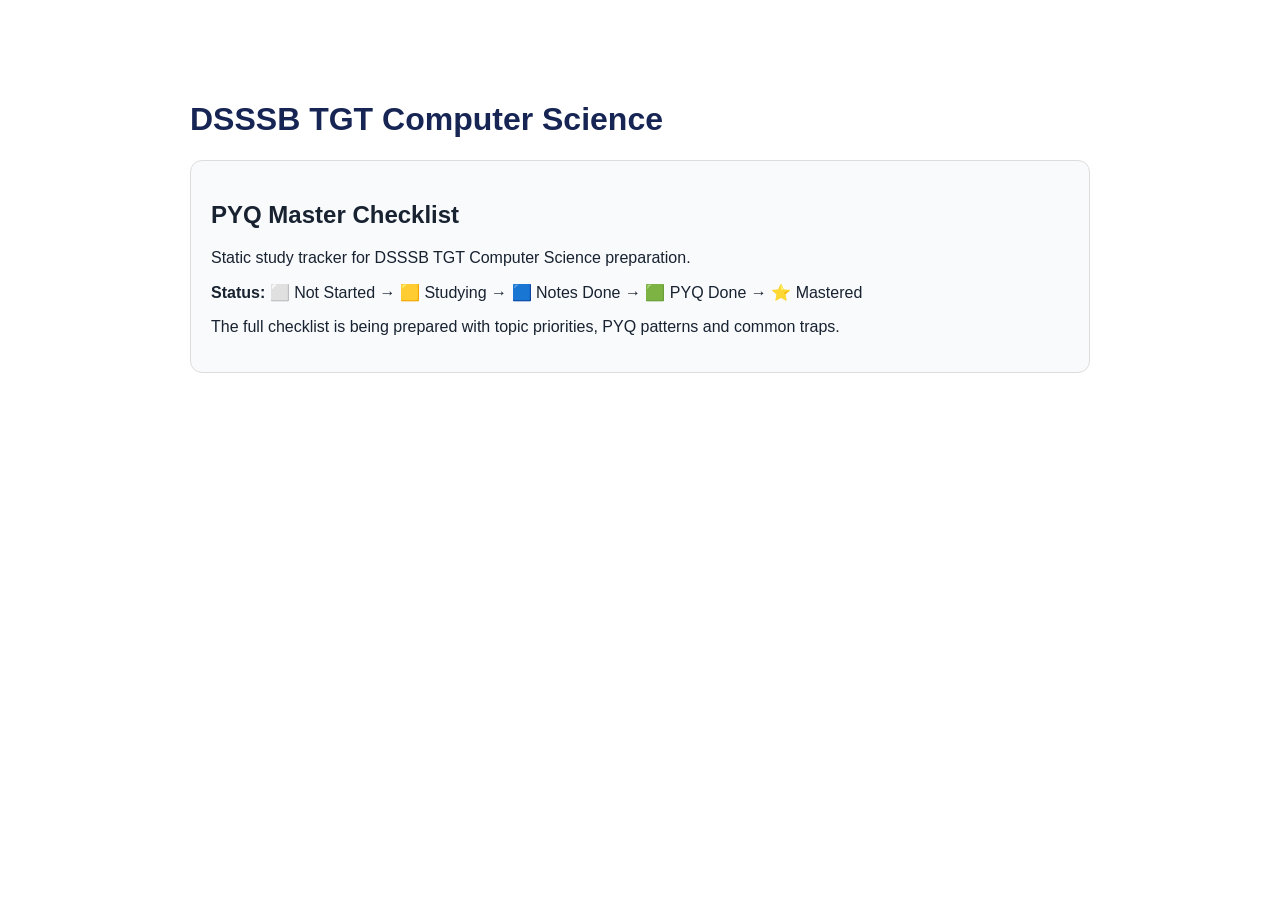
==== index.html @ a2569b90 "Add DSSSB TGT CS site entry point" ====
<!doctype html><html lang="en"><head><meta charset="utf-8"><meta name="viewport" content="width=device-width,initial-scale=1"><title>DSSSB TGT Computer Science — PYQ Master Checklist</title><style>body{font-family:Segoe UI,Arial,sans-serif;max-width:900px;margin:60px auto;padding:20px;color:#182230}h1{color:#172554}.box{padding:20px;border:1px solid #ddd;border-radius:12px;background:#f8fafc}a{color:#315efb}</style></head><body><h1>DSSSB TGT Computer Science</h1><div class="box"><h2>PYQ Master Checklist</h2><p>Static study tracker for DSSSB TGT Computer Science preparation.</p><p><strong>Status:</strong> ⬜ Not Started → 🟨 Studying → 🟦 Notes Done → 🟩 PYQ Done → ⭐ Mastered</p><p>The full checklist is being prepared with topic priorities, PYQ patterns and common traps.</p></div></body></html>
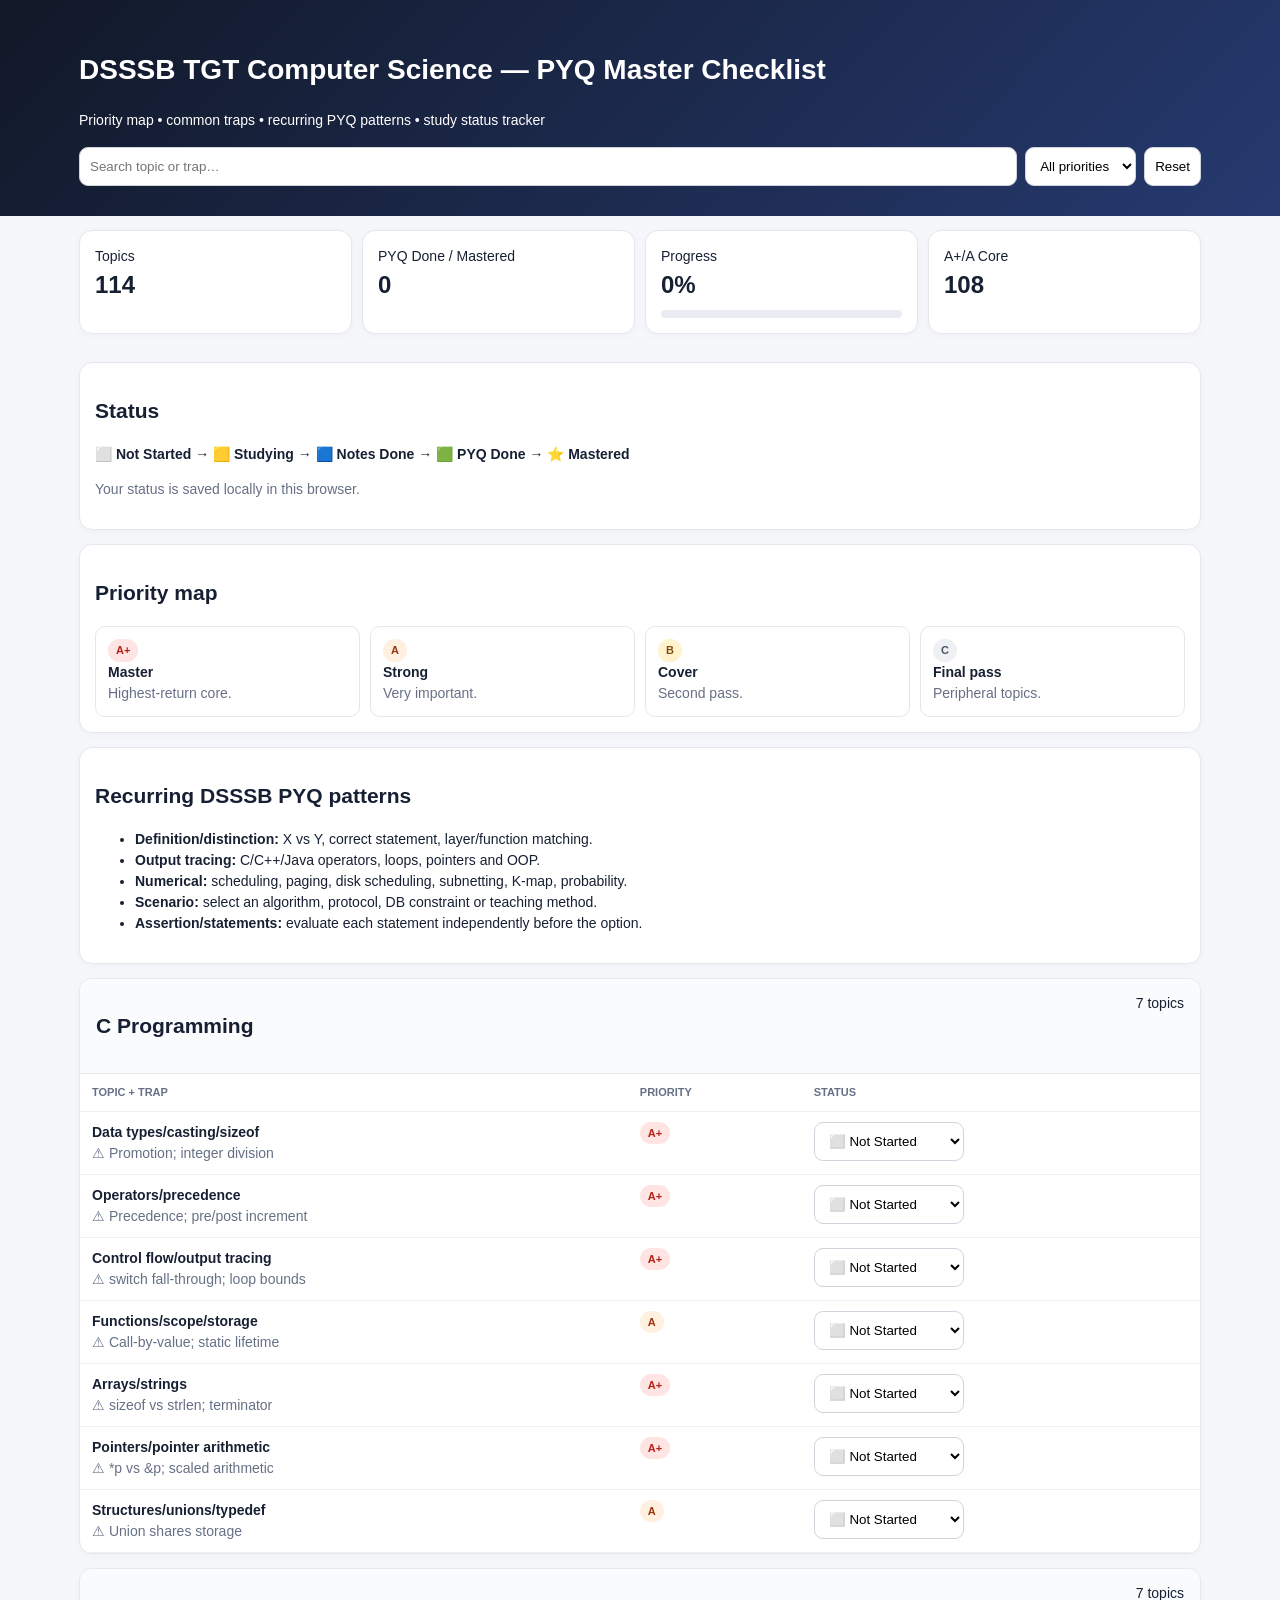
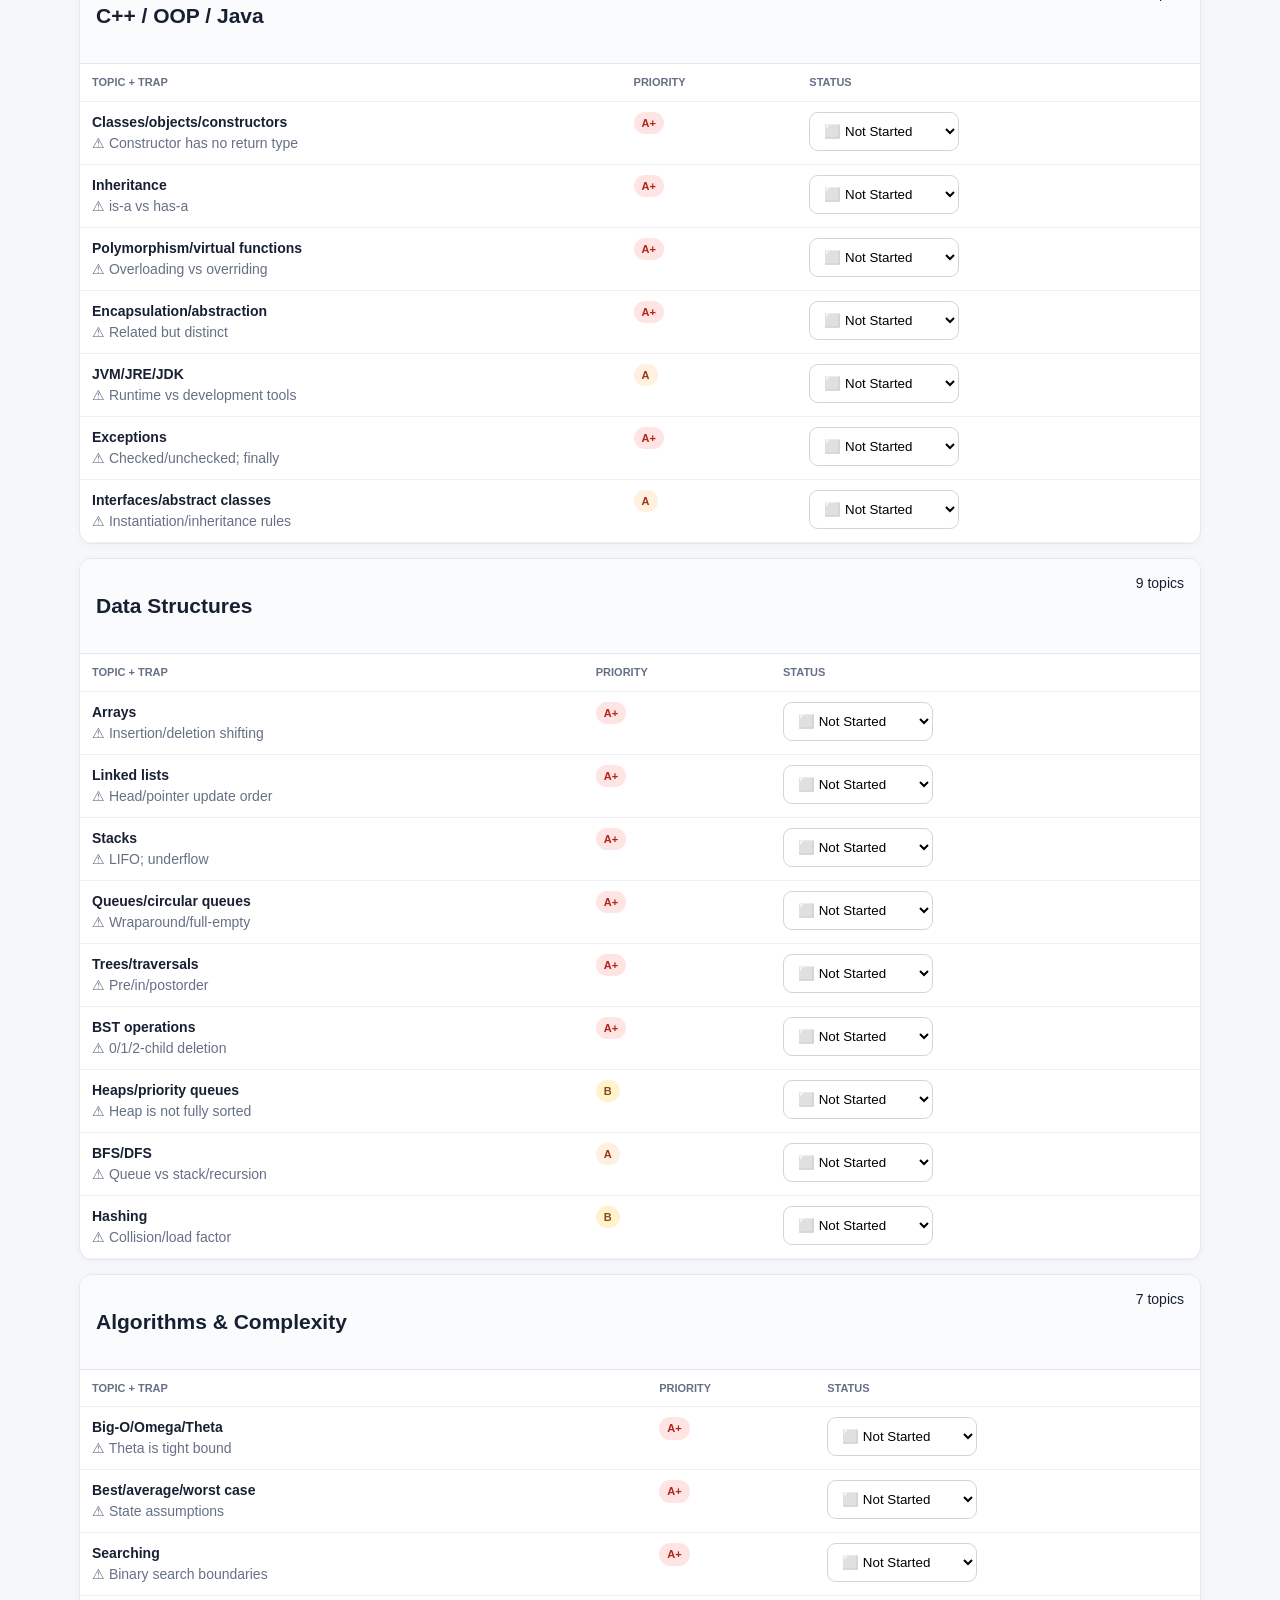
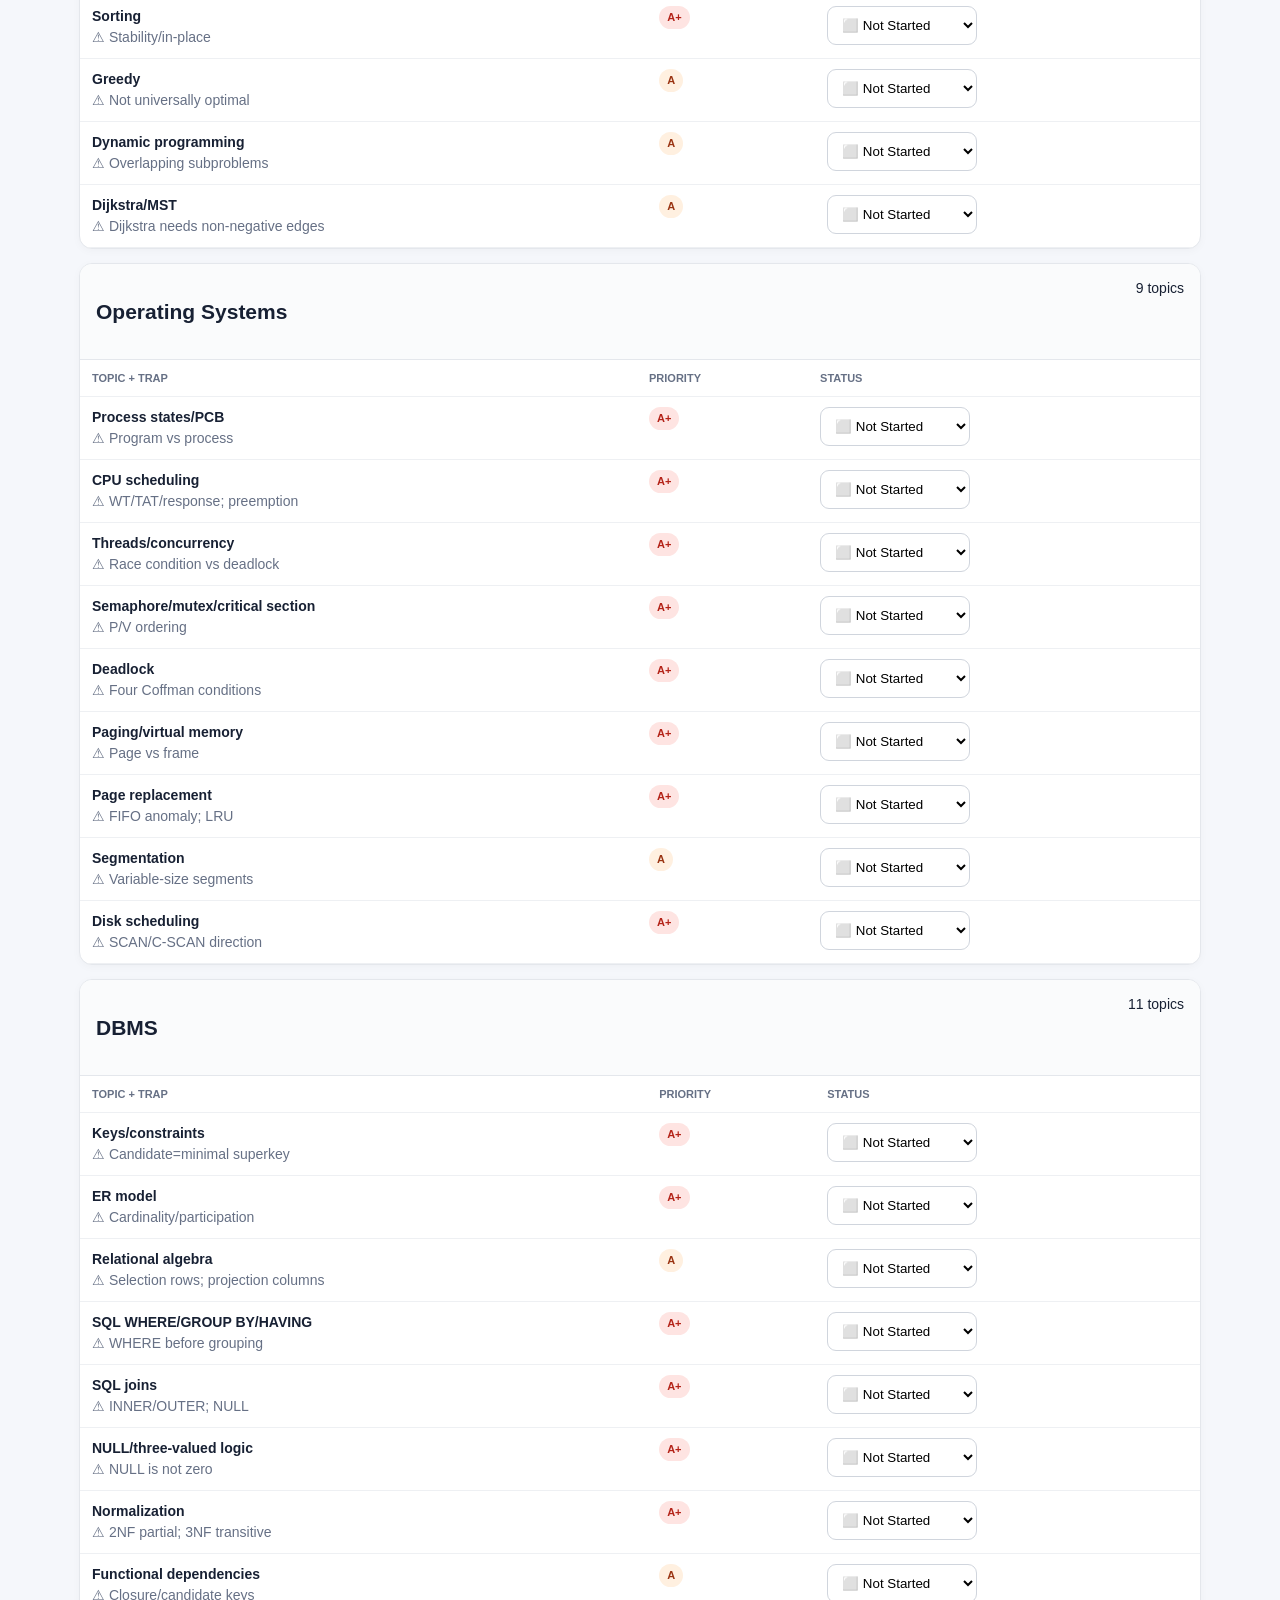
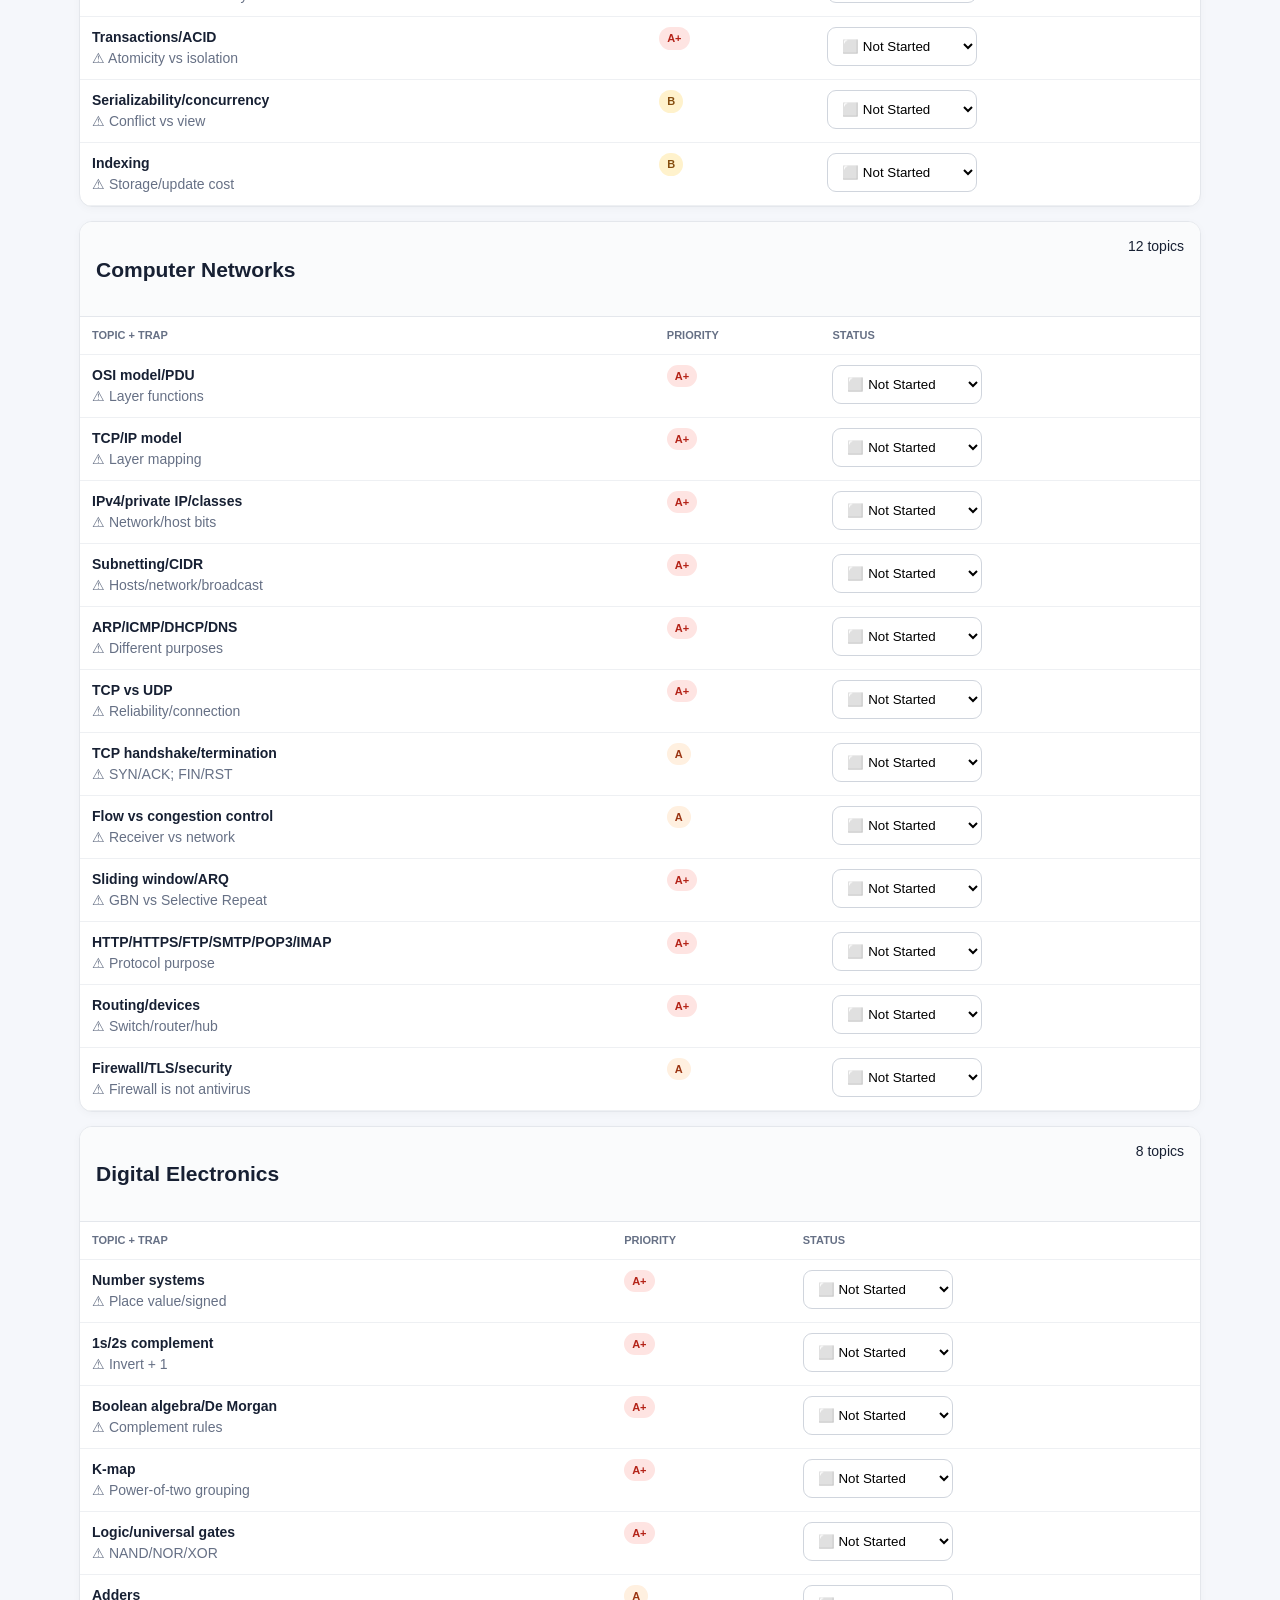
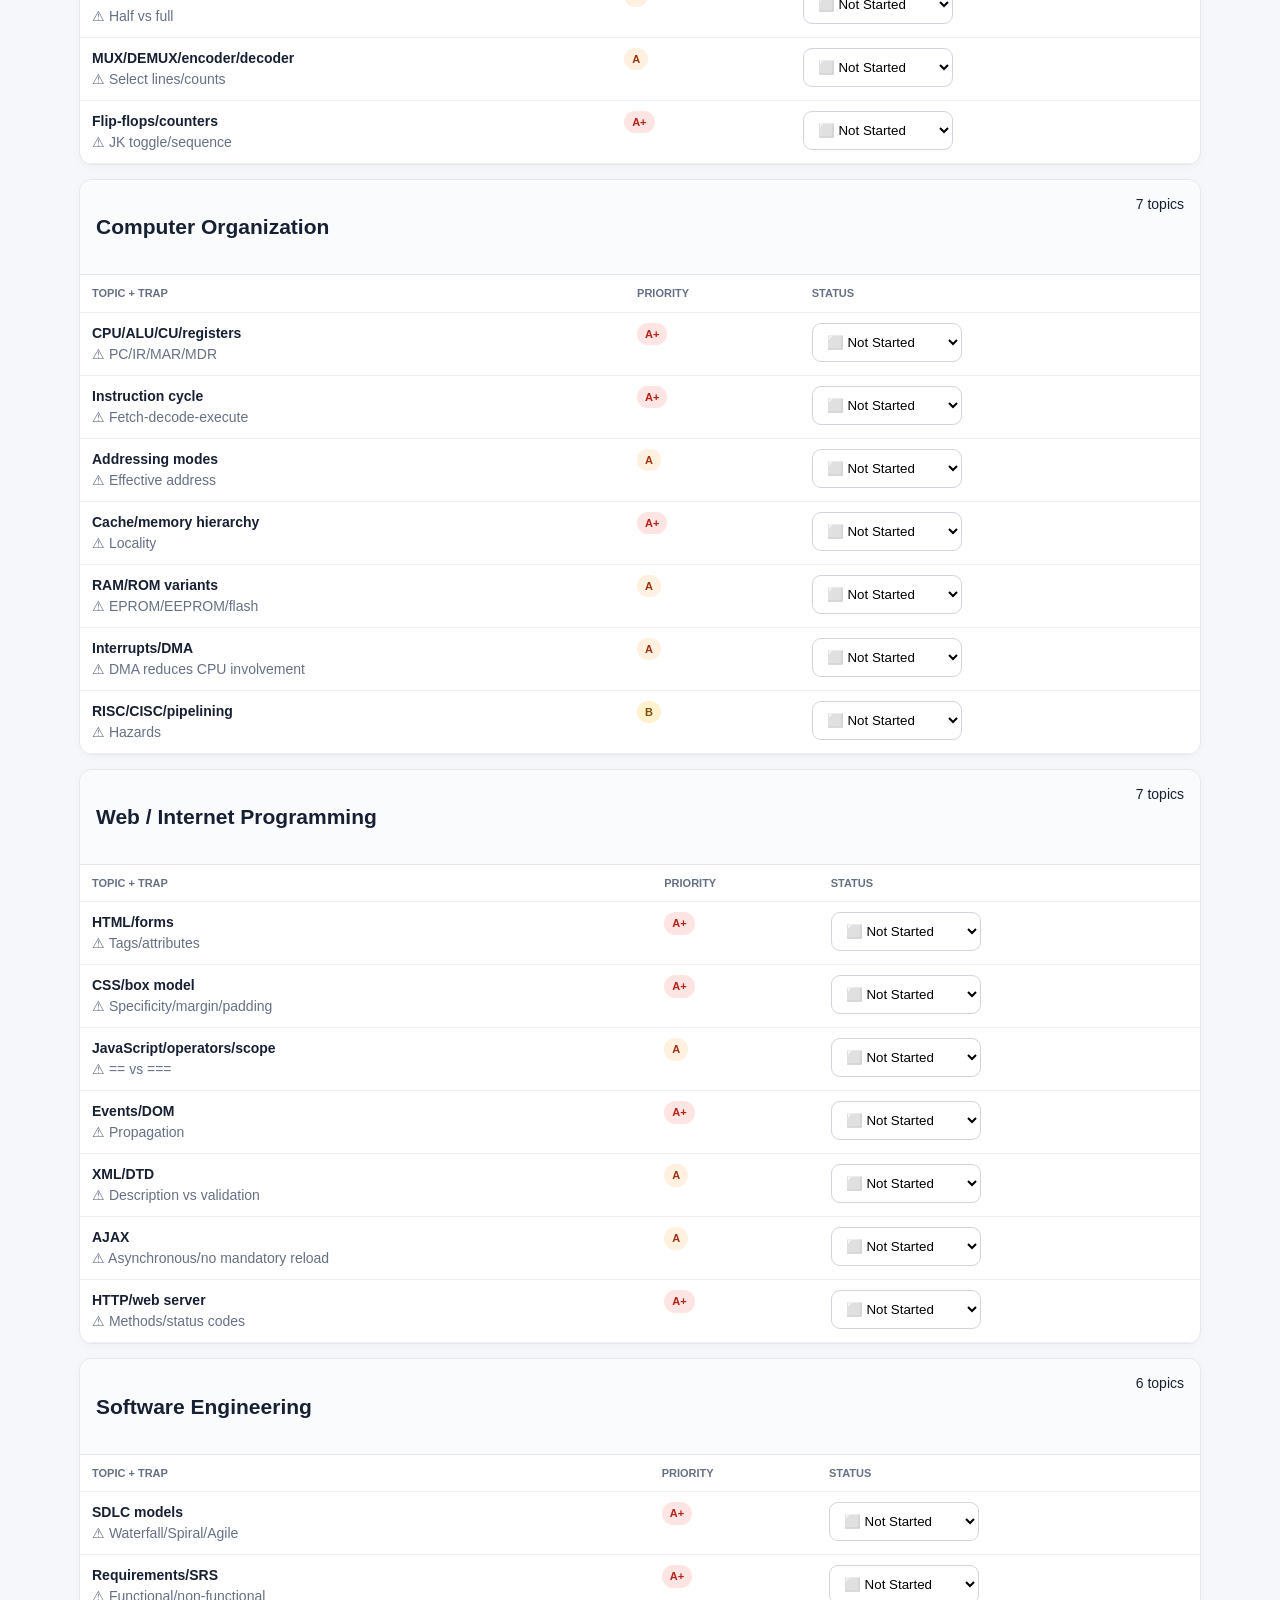
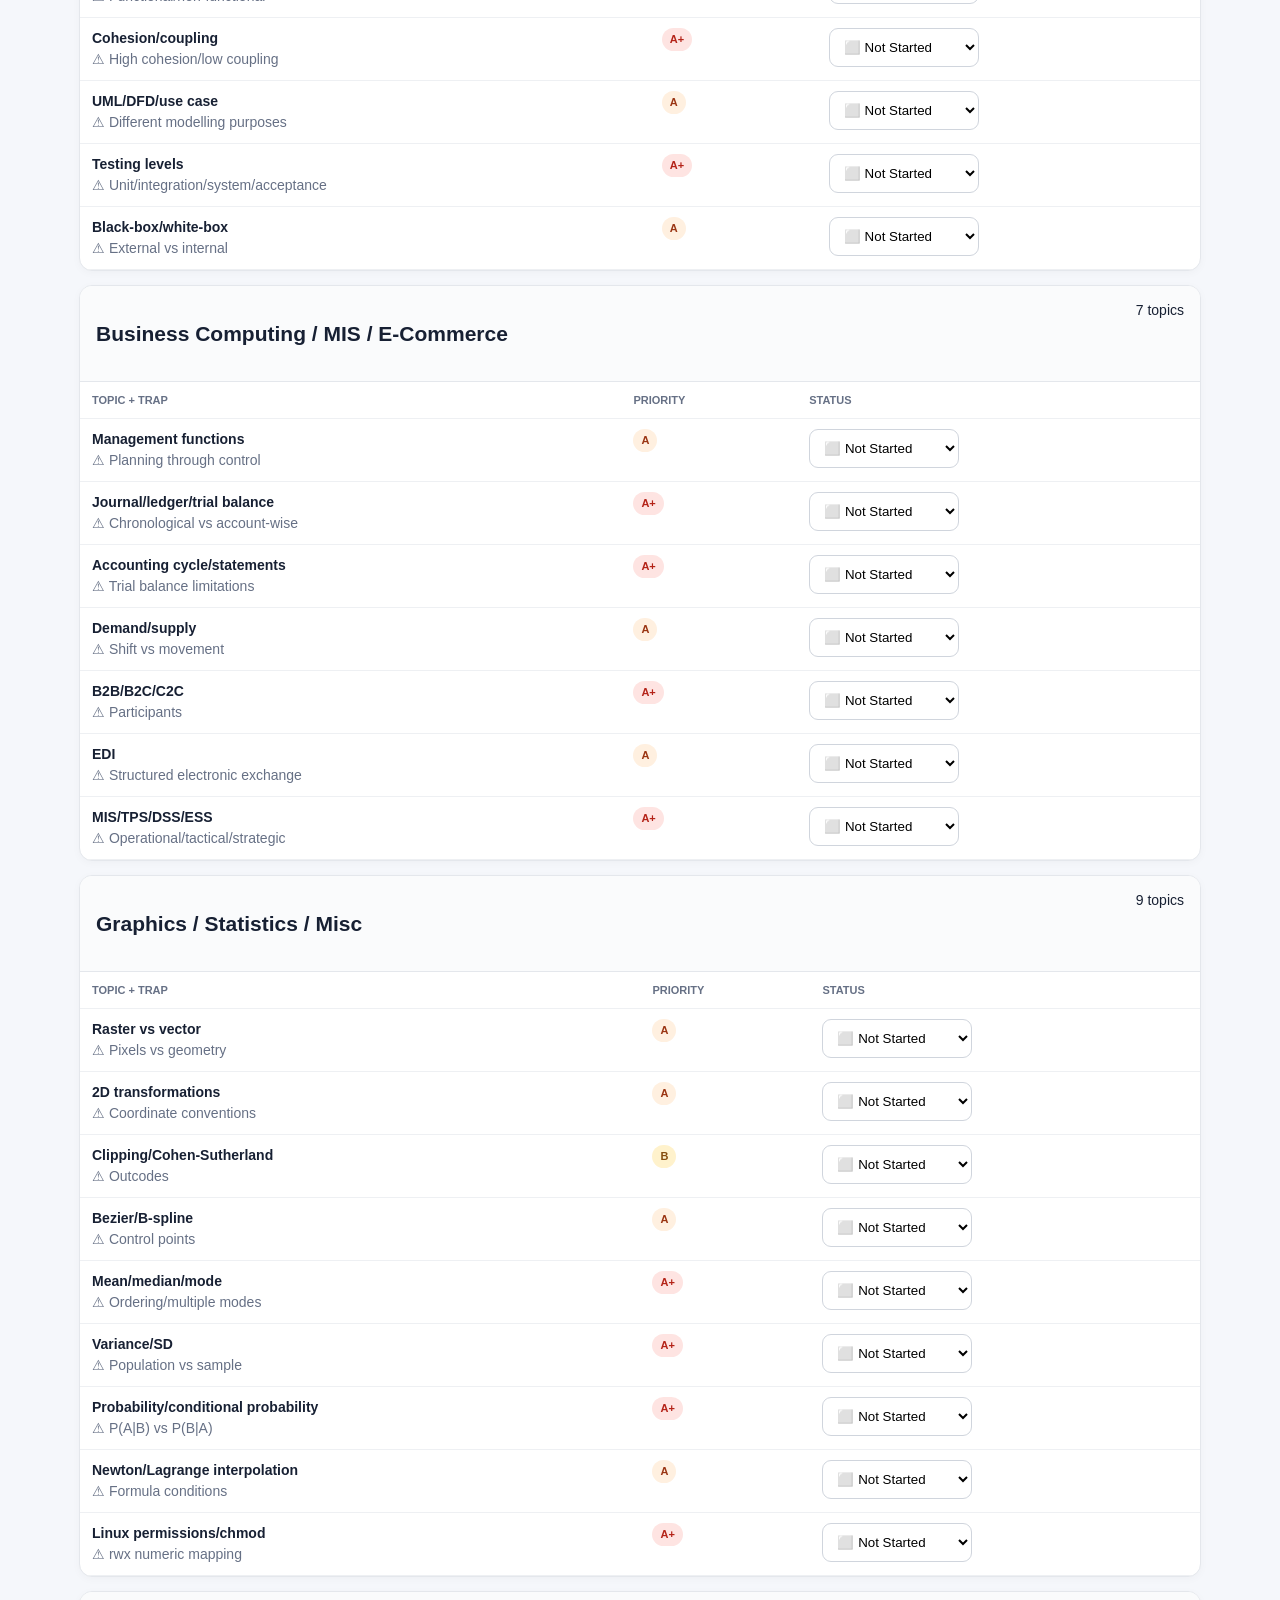
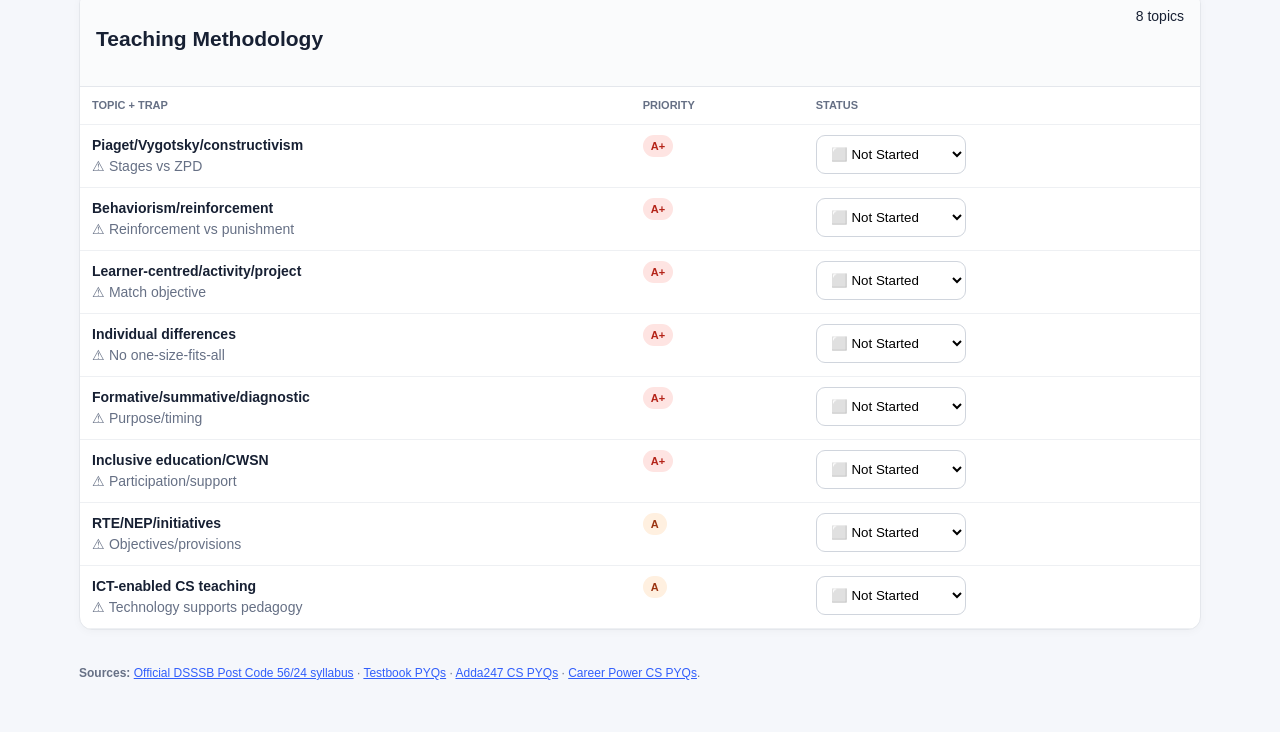
==== commit fd9eecc8: "Publish DSSSB TGT CS PYQ master checklist" ====
--- a/index.html
+++ b/index.html
@@ -1 +1 @@
-<!doctype html><html lang="en"><head><meta charset="utf-8"><meta name="viewport" content="width=device-width,initial-scale=1"><title>DSSSB TGT Computer Science — PYQ Master Checklist</title><style>body{font-family:Segoe UI,Arial,sans-serif;max-width:900px;margin:60px auto;padding:20px;color:#182230}h1{color:#172554}.box{padding:20px;border:1px solid #ddd;border-radius:12px;background:#f8fafc}a{color:#315efb}</style></head><body><h1>DSSSB TGT Computer Science</h1><div class="box"><h2>PYQ Master Checklist</h2><p>Static study tracker for DSSSB TGT Computer Science preparation.</p><p><strong>Status:</strong> ⬜ Not Started → 🟨 Studying → 🟦 Notes Done → 🟩 PYQ Done → ⭐ Mastered</p><p>The full checklist is being prepared with topic priorities, PYQ patterns and common traps.</p></div></body></html>+<!doctype html><html lang="en"><head><meta charset="utf-8"><meta name="viewport" content="width=device-width,initial-scale=1"><title>DSSSB TGT CS — PYQ Master Checklist</title><style>:root{--bg:#f5f7fb;--card:#fff;--ink:#172033;--muted:#667085;--line:#e4e7ec;--blue:#315efb}*{box-sizing:border-box}body{margin:0;background:var(--bg);color:var(--ink);font:14px/1.5 Segoe UI,Arial,sans-serif}header{background:linear-gradient(135deg,#111827,#263a70);color:#fff;padding:30px 16px}main,footer{max-width:1150px;margin:auto;padding:0 14px}.tools{display:flex;gap:8px;flex-wrap:wrap;margin-top:16px}input,select,button{padding:10px;border:1px solid #d0d5dd;border-radius:9px;background:#fff}input{flex:1;min-width:240px}.stats,.map{display:grid;grid-template-columns:repeat(4,1fr);gap:10px}.card,.section{background:#fff;border:1px solid var(--line);border-radius:13px;box-shadow:0 2px 8px #00000008}.card{padding:15px;margin:14px 0}.big{font-size:24px;font-weight:700}.muted,.trap{color:var(--muted)}.map>div{padding:12px;border:1px solid var(--line);border-radius:10px}.badge{display:inline-block;padding:3px 8px;border-radius:99px;font-weight:800;font-size:11px}.aplus{background:#fee4e2;color:#b42318}.a{background:#fff0e0;color:#9a3412}.b{background:#fff2cc;color:#854d0e}.c{background:#eef0f3;color:#475467}.bar{height:8px;background:#e9edf3;border-radius:99px;margin-top:7px}.bar i{display:block;height:100%;background:var(--blue);border-radius:99px}.section{margin:14px 0;overflow:hidden}.head{padding:14px 16px;background:#fafbfc;border-bottom:1px solid var(--line);display:flex;justify-content:space-between}.section table{width:100%;border-collapse:collapse}.section th,.section td{padding:10px 12px;border-bottom:1px solid #eef0f3;text-align:left;vertical-align:top}.section th{font-size:11px;color:var(--muted);text-transform:uppercase}.status{min-width:150px}.done{opacity:.55}.done td:nth-child(1){text-decoration:line-through}footer{padding-top:20px;padding-bottom:50px;color:var(--muted);font-size:12px}a{color:#315efb}@media(max-width:700px){.stats,.map{grid-template-columns:1fr 1fr}}@media(max-width:480px){.stats,.map{grid-template-columns:1fr}}</style></head><body><header><main><h1>DSSSB TGT Computer Science — PYQ Master Checklist</h1><div>Priority map • common traps • recurring PYQ patterns • study status tracker</div><div class="tools"><input id="q" placeholder="Search topic or trap…"><select id="p"><option value="">All priorities</option><option>A+</option><option>A</option><option>B</option><option>C</option></select><button onclick="resetAll()">Reset</button></div></main></header><main><div class="stats"><div class="card">Topics<div class="big" id="total">0</div></div><div class="card">PYQ Done / Mastered<div class="big" id="done">0</div></div><div class="card">Progress<div class="big" id="pct">0%</div><div class="bar"><i id="bar"></i></div></div><div class="card">A+/A Core<div class="big" id="core">0</div></div></div><div class="card"><h2>Status</h2><b>⬜ Not Started</b> → <b>🟨 Studying</b> → <b>🟦 Notes Done</b> → <b>🟩 PYQ Done</b> → <b>⭐ Mastered</b><p class="muted">Your status is saved locally in this browser.</p></div><div class="card"><h2>Priority map</h2><div class="map"><div><span class="badge aplus">A+</span><br><b>Master</b><br><span class="muted">Highest-return core.</span></div><div><span class="badge a">A</span><br><b>Strong</b><br><span class="muted">Very important.</span></div><div><span class="badge b">B</span><br><b>Cover</b><br><span class="muted">Second pass.</span></div><div><span class="badge c">C</span><br><b>Final pass</b><br><span class="muted">Peripheral topics.</span></div></div></div><div class="card"><h2>Recurring DSSSB PYQ patterns</h2><ul><li><b>Definition/distinction:</b> X vs Y, correct statement, layer/function matching.</li><li><b>Output tracing:</b> C/C++/Java operators, loops, pointers and OOP.</li><li><b>Numerical:</b> scheduling, paging, disk scheduling, subnetting, K-map, probability.</li><li><b>Scenario:</b> select an algorithm, protocol, DB constraint or teaching method.</li><li><b>Assertion/statements:</b> evaluate each statement independently before the option.</li></ul></div><div id="app"></div></main><footer><b>Sources:</b> <a href="https://dsssb.delhi.gov.in/sites/default/files/DSSSB/universal-tab/pc_56-24.pdf" target="_blank">Official DSSSB Post Code 56/24 syllabus</a> · <a href="https://testbook.com/dsssb-tgt/previous-year-papers" target="_blank">Testbook PYQs</a> · <a href="https://www.adda247.com/teaching-jobs-exam/dsssb-tgt-computer-science-previous-year-question-paper/" target="_blank">Adda247 CS PYQs</a> · <a href="https://www.careerpower.in/blog/dsssb-tgt-computer-science-previous-year-question-paper" target="_blank">Career Power CS PYQs</a>.</footer><script>const D={"C Programming":[["Data types/casting/sizeof","A+","Promotion; integer division"],["Operators/precedence","A+","Precedence; pre/post increment"],["Control flow/output tracing","A+","switch fall-through; loop bounds"],["Functions/scope/storage","A","Call-by-value; static lifetime"],["Arrays/strings","A+","sizeof vs strlen; terminator"],["Pointers/pointer arithmetic","A+","*p vs &p; scaled arithmetic"],["Structures/unions/typedef","A","Union shares storage"]],"C++ / OOP / Java":[["Classes/objects/constructors","A+","Constructor has no return type"],["Inheritance","A+","is-a vs has-a"],["Polymorphism/virtual functions","A+","Overloading vs overriding"],["Encapsulation/abstraction","A+","Related but distinct"],["JVM/JRE/JDK","A","Runtime vs development tools"],["Exceptions","A+","Checked/unchecked; finally"],["Interfaces/abstract classes","A","Instantiation/inheritance rules"]],"Data Structures":[["Arrays","A+","Insertion/deletion shifting"],["Linked lists","A+","Head/pointer update order"],["Stacks","A+","LIFO; underflow"],["Queues/circular queues","A+","Wraparound/full-empty"],["Trees/traversals","A+","Pre/in/postorder"],["BST operations","A+","0/1/2-child deletion"],["Heaps/priority queues","B","Heap is not fully sorted"],["BFS/DFS","A","Queue vs stack/recursion"],["Hashing","B","Collision/load factor"]],"Algorithms & Complexity":[["Big-O/Omega/Theta","A+","Theta is tight bound"],["Best/average/worst case","A+","State assumptions"],["Searching","A+","Binary search boundaries"],["Sorting","A+","Stability/in-place"],["Greedy","A","Not universally optimal"],["Dynamic programming","A","Overlapping subproblems"],["Dijkstra/MST","A","Dijkstra needs non-negative edges"]],"Operating Systems":[["Process states/PCB","A+","Program vs process"],["CPU scheduling","A+","WT/TAT/response; preemption"],["Threads/concurrency","A+","Race condition vs deadlock"],["Semaphore/mutex/critical section","A+","P/V ordering"],["Deadlock","A+","Four Coffman conditions"],["Paging/virtual memory","A+","Page vs frame"],["Page replacement","A+","FIFO anomaly; LRU"],["Segmentation","A","Variable-size segments"],["Disk scheduling","A+","SCAN/C-SCAN direction"]],"DBMS":[["Keys/constraints","A+","Candidate=minimal superkey"],["ER model","A+","Cardinality/participation"],["Relational algebra","A","Selection rows; projection columns"],["SQL WHERE/GROUP BY/HAVING","A+","WHERE before grouping"],["SQL joins","A+","INNER/OUTER; NULL"],["NULL/three-valued logic","A+","NULL is not zero"],["Normalization","A+","2NF partial; 3NF transitive"],["Functional dependencies","A","Closure/candidate keys"],["Transactions/ACID","A+","Atomicity vs isolation"],["Serializability/concurrency","B","Conflict vs view"],["Indexing","B","Storage/update cost"]],"Computer Networks":[["OSI model/PDU","A+","Layer functions"],["TCP/IP model","A+","Layer mapping"],["IPv4/private IP/classes","A+","Network/host bits"],["Subnetting/CIDR","A+","Hosts/network/broadcast"],["ARP/ICMP/DHCP/DNS","A+","Different purposes"],["TCP vs UDP","A+","Reliability/connection"],["TCP handshake/termination","A","SYN/ACK; FIN/RST"],["Flow vs congestion control","A","Receiver vs network"],["Sliding window/ARQ","A+","GBN vs Selective Repeat"],["HTTP/HTTPS/FTP/SMTP/POP3/IMAP","A+","Protocol purpose"],["Routing/devices","A+","Switch/router/hub"],["Firewall/TLS/security","A","Firewall is not antivirus"]],"Digital Electronics":[["Number systems","A+","Place value/signed"],["1s/2s complement","A+","Invert + 1"],["Boolean algebra/De Morgan","A+","Complement rules"],["K-map","A+","Power-of-two grouping"],["Logic/universal gates","A+","NAND/NOR/XOR"],["Adders","A","Half vs full"],["MUX/DEMUX/encoder/decoder","A","Select lines/counts"],["Flip-flops/counters","A+","JK toggle/sequence"]],"Computer Organization":[["CPU/ALU/CU/registers","A+","PC/IR/MAR/MDR"],["Instruction cycle","A+","Fetch-decode-execute"],["Addressing modes","A","Effective address"],["Cache/memory hierarchy","A+","Locality"],["RAM/ROM variants","A","EPROM/EEPROM/flash"],["Interrupts/DMA","A","DMA reduces CPU involvement"],["RISC/CISC/pipelining","B","Hazards"]],"Web / Internet Programming":[["HTML/forms","A+","Tags/attributes"],["CSS/box model","A+","Specificity/margin/padding"],["JavaScript/operators/scope","A","== vs ==="],["Events/DOM","A+","Propagation"],["XML/DTD","A","Description vs validation"],["AJAX","A","Asynchronous/no mandatory reload"],["HTTP/web server","A+","Methods/status codes"]],"Software Engineering":[["SDLC models","A+","Waterfall/Spiral/Agile"],["Requirements/SRS","A+","Functional/non-functional"],["Cohesion/coupling","A+","High cohesion/low coupling"],["UML/DFD/use case","A","Different modelling purposes"],["Testing levels","A+","Unit/integration/system/acceptance"],["Black-box/white-box","A","External vs internal"]],"Business Computing / MIS / E-Commerce":[["Management functions","A","Planning through control"],["Journal/ledger/trial balance","A+","Chronological vs account-wise"],["Accounting cycle/statements","A+","Trial balance limitations"],["Demand/supply","A","Shift vs movement"],["B2B/B2C/C2C","A+","Participants"],["EDI","A","Structured electronic exchange"],["MIS/TPS/DSS/ESS","A+","Operational/tactical/strategic"]],"Graphics / Statistics / Misc":[["Raster vs vector","A","Pixels vs geometry"],["2D transformations","A","Coordinate conventions"],["Clipping/Cohen-Sutherland","B","Outcodes"],["Bezier/B-spline","A","Control points"],["Mean/median/mode","A+","Ordering/multiple modes"],["Variance/SD","A+","Population vs sample"],["Probability/conditional probability","A+","P(A|B) vs P(B|A)"],["Newton/Lagrange interpolation","A","Formula conditions"],["Linux permissions/chmod","A+","rwx numeric mapping"]],"Teaching Methodology":[["Piaget/Vygotsky/constructivism","A+","Stages vs ZPD"],["Behaviorism/reinforcement","A+","Reinforcement vs punishment"],["Learner-centred/activity/project","A+","Match objective"],["Individual differences","A+","No one-size-fits-all"],["Formative/summative/diagnostic","A+","Purpose/timing"],["Inclusive education/CWSN","A+","Participation/support"],["RTE/NEP/initiatives","A","Objectives/provisions"],["ICT-enabled CS teaching","A","Technology supports pedagogy"]]};const K='dsssb-tgt-cs-status-v3',S=JSON.parse(localStorage.getItem(K)||'{}'),app=document.getElementById('app');let id=0;for(const sec in D){let h='<section class="section"><div class="head"><h2>'+sec+'</h2><span>'+D[sec].length+' topics</span></div><table><tr><th>Topic + trap</th><th>Priority</th><th>Status</th></tr>';D[sec].forEach(x=>{const i=id++;h+='<tr data-p="'+x[1]+'"><td><b>'+x[0]+'</b><div class="trap">⚠ '+x[2]+'</div></td><td><span class="badge '+x[1].replace('+','plus').toLowerCase()+'">'+x[1]+'</span></td><td><select class="status" data-i="'+i+'"><option>⬜ Not Started</option><option>🟨 Studying</option><option>🟦 Notes Done</option><option>🟩 PYQ Done</option><option>⭐ Mastered</option></select></td></tr>'});h+='</table></section>';app.insertAdjacentHTML('beforeend',h)}const ss=[...document.querySelectorAll('.status')];ss.forEach(s=>{s.value=S[s.dataset.i]||'⬜ Not Started';s.onchange=()=>{S[s.dataset.i]=s.value;localStorage.setItem(K,JSON.stringify(S));update()}});function update(){const q=document.getElementById('q').value.toLowerCase(),p=document.getElementById('p').value;let done=0,core=0;ss.forEach(s=>{const r=s.closest('tr'),ok=(!q||r.innerText.toLowerCase().includes(q))&&(!p||r.dataset.p===p);r.style.display=ok?'':'none';r.classList.toggle('done',s.value==='⭐ Mastered');if(s.value==='🟩 PYQ Done'||s.value==='⭐ Mastered')done++;if(r.dataset.p==='A+'||r.dataset.p==='A')core++});document.querySelectorAll('.section').forEach(x=>x.style.display=[...x.querySelectorAll('tr')].some((r,i)=>i&&r.style.display!=='none')?'':'none');document.getElementById('total').innerText=ss.length;document.getElementById('done').innerText=done;document.getElementById('core').innerText=core;let z=Math.round(done/ss.length*100);document.getElementById('pct').innerText=z+'%';document.getElementById('bar').style.width=z+'%'}function resetAll(){if(confirm('Reset all statuses?')){localStorage.removeItem(K);ss.forEach(s=>s.value='⬜ Not Started');update()}}document.getElementById('q').oninput=update;document.getElementById('p').onchange=update;update();</script></body></html>
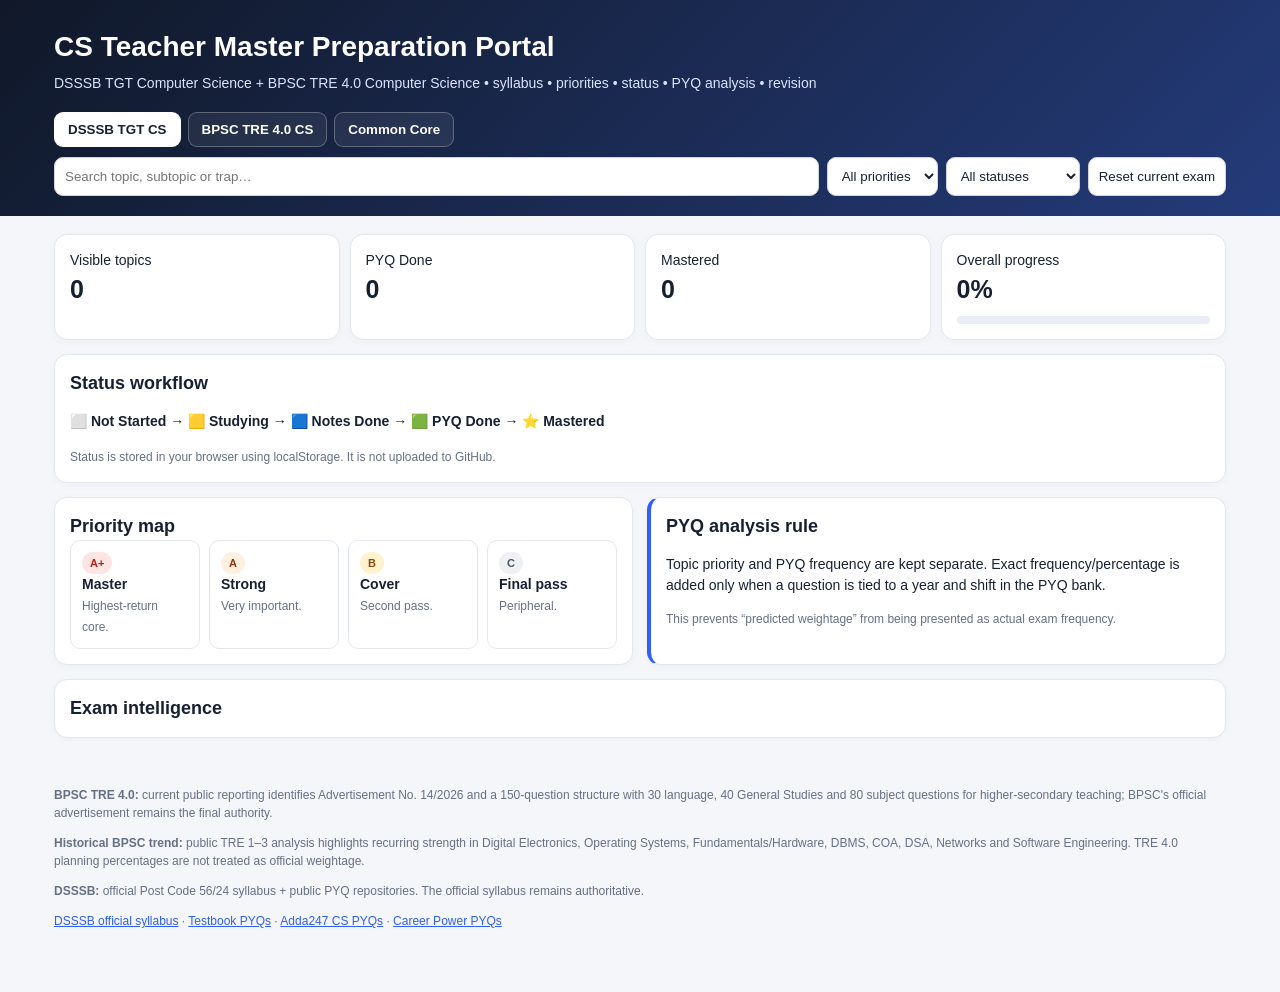
==== commit 036f060d: "Upgrade portal to DSSSB + BPSC TRE 4.0 master preparation dashboard" ====
--- a/index.html
+++ b/index.html
@@ -1 +1 @@
-<!doctype html><html lang="en"><head><meta charset="utf-8"><meta name="viewport" content="width=device-width,initial-scale=1"><title>DSSSB TGT CS — PYQ Master Checklist</title><style>:root{--bg:#f5f7fb;--card:#fff;--ink:#172033;--muted:#667085;--line:#e4e7ec;--blue:#315efb}*{box-sizing:border-box}body{margin:0;background:var(--bg);color:var(--ink);font:14px/1.5 Segoe UI,Arial,sans-serif}header{background:linear-gradient(135deg,#111827,#263a70);color:#fff;padding:30px 16px}main,footer{max-width:1150px;margin:auto;padding:0 14px}.tools{display:flex;gap:8px;flex-wrap:wrap;margin-top:16px}input,select,button{padding:10px;border:1px solid #d0d5dd;border-radius:9px;background:#fff}input{flex:1;min-width:240px}.stats,.map{display:grid;grid-template-columns:repeat(4,1fr);gap:10px}.card,.section{background:#fff;border:1px solid var(--line);border-radius:13px;box-shadow:0 2px 8px #00000008}.card{padding:15px;margin:14px 0}.big{font-size:24px;font-weight:700}.muted,.trap{color:var(--muted)}.map>div{padding:12px;border:1px solid var(--line);border-radius:10px}.badge{display:inline-block;padding:3px 8px;border-radius:99px;font-weight:800;font-size:11px}.aplus{background:#fee4e2;color:#b42318}.a{background:#fff0e0;color:#9a3412}.b{background:#fff2cc;color:#854d0e}.c{background:#eef0f3;color:#475467}.bar{height:8px;background:#e9edf3;border-radius:99px;margin-top:7px}.bar i{display:block;height:100%;background:var(--blue);border-radius:99px}.section{margin:14px 0;overflow:hidden}.head{padding:14px 16px;background:#fafbfc;border-bottom:1px solid var(--line);display:flex;justify-content:space-between}.section table{width:100%;border-collapse:collapse}.section th,.section td{padding:10px 12px;border-bottom:1px solid #eef0f3;text-align:left;vertical-align:top}.section th{font-size:11px;color:var(--muted);text-transform:uppercase}.status{min-width:150px}.done{opacity:.55}.done td:nth-child(1){text-decoration:line-through}footer{padding-top:20px;padding-bottom:50px;color:var(--muted);font-size:12px}a{color:#315efb}@media(max-width:700px){.stats,.map{grid-template-columns:1fr 1fr}}@media(max-width:480px){.stats,.map{grid-template-columns:1fr}}</style></head><body><header><main><h1>DSSSB TGT Computer Science — PYQ Master Checklist</h1><div>Priority map • common traps • recurring PYQ patterns • study status tracker</div><div class="tools"><input id="q" placeholder="Search topic or trap…"><select id="p"><option value="">All priorities</option><option>A+</option><option>A</option><option>B</option><option>C</option></select><button onclick="resetAll()">Reset</button></div></main></header><main><div class="stats"><div class="card">Topics<div class="big" id="total">0</div></div><div class="card">PYQ Done / Mastered<div class="big" id="done">0</div></div><div class="card">Progress<div class="big" id="pct">0%</div><div class="bar"><i id="bar"></i></div></div><div class="card">A+/A Core<div class="big" id="core">0</div></div></div><div class="card"><h2>Status</h2><b>⬜ Not Started</b> → <b>🟨 Studying</b> → <b>🟦 Notes Done</b> → <b>🟩 PYQ Done</b> → <b>⭐ Mastered</b><p class="muted">Your status is saved locally in this browser.</p></div><div class="card"><h2>Priority map</h2><div class="map"><div><span class="badge aplus">A+</span><br><b>Master</b><br><span class="muted">Highest-return core.</span></div><div><span class="badge a">A</span><br><b>Strong</b><br><span class="muted">Very important.</span></div><div><span class="badge b">B</span><br><b>Cover</b><br><span class="muted">Second pass.</span></div><div><span class="badge c">C</span><br><b>Final pass</b><br><span class="muted">Peripheral topics.</span></div></div></div><div class="card"><h2>Recurring DSSSB PYQ patterns</h2><ul><li><b>Definition/distinction:</b> X vs Y, correct statement, layer/function matching.</li><li><b>Output tracing:</b> C/C++/Java operators, loops, pointers and OOP.</li><li><b>Numerical:</b> scheduling, paging, disk scheduling, subnetting, K-map, probability.</li><li><b>Scenario:</b> select an algorithm, protocol, DB constraint or teaching method.</li><li><b>Assertion/statements:</b> evaluate each statement independently before the option.</li></ul></div><div id="app"></div></main><footer><b>Sources:</b> <a href="https://dsssb.delhi.gov.in/sites/default/files/DSSSB/universal-tab/pc_56-24.pdf" target="_blank">Official DSSSB Post Code 56/24 syllabus</a> · <a href="https://testbook.com/dsssb-tgt/previous-year-papers" target="_blank">Testbook PYQs</a> · <a href="https://www.adda247.com/teaching-jobs-exam/dsssb-tgt-computer-science-previous-year-question-paper/" target="_blank">Adda247 CS PYQs</a> · <a href="https://www.careerpower.in/blog/dsssb-tgt-computer-science-previous-year-question-paper" target="_blank">Career Power CS PYQs</a>.</footer><script>const D={"C Programming":[["Data types/casting/sizeof","A+","Promotion; integer division"],["Operators/precedence","A+","Precedence; pre/post increment"],["Control flow/output tracing","A+","switch fall-through; loop bounds"],["Functions/scope/storage","A","Call-by-value; static lifetime"],["Arrays/strings","A+","sizeof vs strlen; terminator"],["Pointers/pointer arithmetic","A+","*p vs &p; scaled arithmetic"],["Structures/unions/typedef","A","Union shares storage"]],"C++ / OOP / Java":[["Classes/objects/constructors","A+","Constructor has no return type"],["Inheritance","A+","is-a vs has-a"],["Polymorphism/virtual functions","A+","Overloading vs overriding"],["Encapsulation/abstraction","A+","Related but distinct"],["JVM/JRE/JDK","A","Runtime vs development tools"],["Exceptions","A+","Checked/unchecked; finally"],["Interfaces/abstract classes","A","Instantiation/inheritance rules"]],"Data Structures":[["Arrays","A+","Insertion/deletion shifting"],["Linked lists","A+","Head/pointer update order"],["Stacks","A+","LIFO; underflow"],["Queues/circular queues","A+","Wraparound/full-empty"],["Trees/traversals","A+","Pre/in/postorder"],["BST operations","A+","0/1/2-child deletion"],["Heaps/priority queues","B","Heap is not fully sorted"],["BFS/DFS","A","Queue vs stack/recursion"],["Hashing","B","Collision/load factor"]],"Algorithms & Complexity":[["Big-O/Omega/Theta","A+","Theta is tight bound"],["Best/average/worst case","A+","State assumptions"],["Searching","A+","Binary search boundaries"],["Sorting","A+","Stability/in-place"],["Greedy","A","Not universally optimal"],["Dynamic programming","A","Overlapping subproblems"],["Dijkstra/MST","A","Dijkstra needs non-negative edges"]],"Operating Systems":[["Process states/PCB","A+","Program vs process"],["CPU scheduling","A+","WT/TAT/response; preemption"],["Threads/concurrency","A+","Race condition vs deadlock"],["Semaphore/mutex/critical section","A+","P/V ordering"],["Deadlock","A+","Four Coffman conditions"],["Paging/virtual memory","A+","Page vs frame"],["Page replacement","A+","FIFO anomaly; LRU"],["Segmentation","A","Variable-size segments"],["Disk scheduling","A+","SCAN/C-SCAN direction"]],"DBMS":[["Keys/constraints","A+","Candidate=minimal superkey"],["ER model","A+","Cardinality/participation"],["Relational algebra","A","Selection rows; projection columns"],["SQL WHERE/GROUP BY/HAVING","A+","WHERE before grouping"],["SQL joins","A+","INNER/OUTER; NULL"],["NULL/three-valued logic","A+","NULL is not zero"],["Normalization","A+","2NF partial; 3NF transitive"],["Functional dependencies","A","Closure/candidate keys"],["Transactions/ACID","A+","Atomicity vs isolation"],["Serializability/concurrency","B","Conflict vs view"],["Indexing","B","Storage/update cost"]],"Computer Networks":[["OSI model/PDU","A+","Layer functions"],["TCP/IP model","A+","Layer mapping"],["IPv4/private IP/classes","A+","Network/host bits"],["Subnetting/CIDR","A+","Hosts/network/broadcast"],["ARP/ICMP/DHCP/DNS","A+","Different purposes"],["TCP vs UDP","A+","Reliability/connection"],["TCP handshake/termination","A","SYN/ACK; FIN/RST"],["Flow vs congestion control","A","Receiver vs network"],["Sliding window/ARQ","A+","GBN vs Selective Repeat"],["HTTP/HTTPS/FTP/SMTP/POP3/IMAP","A+","Protocol purpose"],["Routing/devices","A+","Switch/router/hub"],["Firewall/TLS/security","A","Firewall is not antivirus"]],"Digital Electronics":[["Number systems","A+","Place value/signed"],["1s/2s complement","A+","Invert + 1"],["Boolean algebra/De Morgan","A+","Complement rules"],["K-map","A+","Power-of-two grouping"],["Logic/universal gates","A+","NAND/NOR/XOR"],["Adders","A","Half vs full"],["MUX/DEMUX/encoder/decoder","A","Select lines/counts"],["Flip-flops/counters","A+","JK toggle/sequence"]],"Computer Organization":[["CPU/ALU/CU/registers","A+","PC/IR/MAR/MDR"],["Instruction cycle","A+","Fetch-decode-execute"],["Addressing modes","A","Effective address"],["Cache/memory hierarchy","A+","Locality"],["RAM/ROM variants","A","EPROM/EEPROM/flash"],["Interrupts/DMA","A","DMA reduces CPU involvement"],["RISC/CISC/pipelining","B","Hazards"]],"Web / Internet Programming":[["HTML/forms","A+","Tags/attributes"],["CSS/box model","A+","Specificity/margin/padding"],["JavaScript/operators/scope","A","== vs ==="],["Events/DOM","A+","Propagation"],["XML/DTD","A","Description vs validation"],["AJAX","A","Asynchronous/no mandatory reload"],["HTTP/web server","A+","Methods/status codes"]],"Software Engineering":[["SDLC models","A+","Waterfall/Spiral/Agile"],["Requirements/SRS","A+","Functional/non-functional"],["Cohesion/coupling","A+","High cohesion/low coupling"],["UML/DFD/use case","A","Different modelling purposes"],["Testing levels","A+","Unit/integration/system/acceptance"],["Black-box/white-box","A","External vs internal"]],"Business Computing / MIS / E-Commerce":[["Management functions","A","Planning through control"],["Journal/ledger/trial balance","A+","Chronological vs account-wise"],["Accounting cycle/statements","A+","Trial balance limitations"],["Demand/supply","A","Shift vs movement"],["B2B/B2C/C2C","A+","Participants"],["EDI","A","Structured electronic exchange"],["MIS/TPS/DSS/ESS","A+","Operational/tactical/strategic"]],"Graphics / Statistics / Misc":[["Raster vs vector","A","Pixels vs geometry"],["2D transformations","A","Coordinate conventions"],["Clipping/Cohen-Sutherland","B","Outcodes"],["Bezier/B-spline","A","Control points"],["Mean/median/mode","A+","Ordering/multiple modes"],["Variance/SD","A+","Population vs sample"],["Probability/conditional probability","A+","P(A|B) vs P(B|A)"],["Newton/Lagrange interpolation","A","Formula conditions"],["Linux permissions/chmod","A+","rwx numeric mapping"]],"Teaching Methodology":[["Piaget/Vygotsky/constructivism","A+","Stages vs ZPD"],["Behaviorism/reinforcement","A+","Reinforcement vs punishment"],["Learner-centred/activity/project","A+","Match objective"],["Individual differences","A+","No one-size-fits-all"],["Formative/summative/diagnostic","A+","Purpose/timing"],["Inclusive education/CWSN","A+","Participation/support"],["RTE/NEP/initiatives","A","Objectives/provisions"],["ICT-enabled CS teaching","A","Technology supports pedagogy"]]};const K='dsssb-tgt-cs-status-v3',S=JSON.parse(localStorage.getItem(K)||'{}'),app=document.getElementById('app');let id=0;for(const sec in D){let h='<section class="section"><div class="head"><h2>'+sec+'</h2><span>'+D[sec].length+' topics</span></div><table><tr><th>Topic + trap</th><th>Priority</th><th>Status</th></tr>';D[sec].forEach(x=>{const i=id++;h+='<tr data-p="'+x[1]+'"><td><b>'+x[0]+'</b><div class="trap">⚠ '+x[2]+'</div></td><td><span class="badge '+x[1].replace('+','plus').toLowerCase()+'">'+x[1]+'</span></td><td><select class="status" data-i="'+i+'"><option>⬜ Not Started</option><option>🟨 Studying</option><option>🟦 Notes Done</option><option>🟩 PYQ Done</option><option>⭐ Mastered</option></select></td></tr>'});h+='</table></section>';app.insertAdjacentHTML('beforeend',h)}const ss=[...document.querySelectorAll('.status')];ss.forEach(s=>{s.value=S[s.dataset.i]||'⬜ Not Started';s.onchange=()=>{S[s.dataset.i]=s.value;localStorage.setItem(K,JSON.stringify(S));update()}});function update(){const q=document.getElementById('q').value.toLowerCase(),p=document.getElementById('p').value;let done=0,core=0;ss.forEach(s=>{const r=s.closest('tr'),ok=(!q||r.innerText.toLowerCase().includes(q))&&(!p||r.dataset.p===p);r.style.display=ok?'':'none';r.classList.toggle('done',s.value==='⭐ Mastered');if(s.value==='🟩 PYQ Done'||s.value==='⭐ Mastered')done++;if(r.dataset.p==='A+'||r.dataset.p==='A')core++});document.querySelectorAll('.section').forEach(x=>x.style.display=[...x.querySelectorAll('tr')].some((r,i)=>i&&r.style.display!=='none')?'':'none');document.getElementById('total').innerText=ss.length;document.getElementById('done').innerText=done;document.getElementById('core').innerText=core;let z=Math.round(done/ss.length*100);document.getElementById('pct').innerText=z+'%';document.getElementById('bar').style.width=z+'%'}function resetAll(){if(confirm('Reset all statuses?')){localStorage.removeItem(K);ss.forEach(s=>s.value='⬜ Not Started');update()}}document.getElementById('q').oninput=update;document.getElementById('p').onchange=update;update();</script></body></html>+<!doctype html><html lang="en"><head><meta charset="utf-8"><meta name="viewport" content="width=device-width,initial-scale=1"><title>DSSSB + BPSC TRE 4.0 Computer Science Master Portal</title><style>:root{--bg:#f4f6fa;--card:#fff;--ink:#172033;--muted:#667085;--line:#e4e7ec;--blue:#315efb}*{box-sizing:border-box}body{margin:0;background:var(--bg);color:var(--ink);font:14px/1.5 Segoe UI,Arial,sans-serif}header{background:linear-gradient(135deg,#101828,#243b7a);color:#fff;padding:26px 16px 20px;position:sticky;top:0;z-index:5}.wrap,main,footer{max-width:1200px;margin:auto;padding-left:14px;padding-right:14px}h1{margin:0 0 5px;font-size:28px}.sub{color:#dbe4ff}.tabs{display:flex;gap:7px;margin-top:18px;flex-wrap:wrap}.tab{border:1px solid #ffffff44;background:#ffffff12;color:white;border-radius:9px;padding:9px 13px;cursor:pointer;font-weight:700}.tab.active{background:white;color:#172033}.tools{display:flex;gap:8px;flex-wrap:wrap;margin-top:10px}input,select,button{padding:10px;border:1px solid #d0d5dd;border-radius:9px;background:white;color:#172033}input{flex:1;min-width:240px}button{cursor:pointer}main{padding-top:18px}.grid{display:grid;grid-template-columns:repeat(4,1fr);gap:10px}.card,.section{background:white;border:1px solid var(--line);border-radius:13px;box-shadow:0 2px 8px #00000008}.card{padding:15px;margin-bottom:14px}.big{font-size:25px;font-weight:800}.muted{color:var(--muted)}.bar{height:8px;background:#e9edf3;border-radius:99px;margin-top:7px;overflow:hidden}.bar i{display:block;height:100%;background:var(--blue);width:0}.map{display:grid;grid-template-columns:repeat(4,1fr);gap:9px}.map>div{border:1px solid var(--line);border-radius:10px;padding:11px}.badge{display:inline-block;padding:3px 8px;border-radius:99px;font-weight:800;font-size:11px}.aplus{background:#fee4e2;color:#b42318}.a{background:#fff0e0;color:#9a3412}.b{background:#fff2cc;color:#854d0e}.c{background:#eef0f3;color:#475467}.section{margin:14px 0;overflow:hidden}.head{padding:14px 16px;background:#fafbfc;border-bottom:1px solid var(--line);display:flex;justify-content:space-between;align-items:center}h2{margin:0;font-size:18px}table{width:100%;border-collapse:collapse}th,td{padding:10px 12px;border-bottom:1px solid #eef0f3;text-align:left;vertical-align:top}th{font-size:11px;text-transform:uppercase;color:var(--muted)}.status{min-width:165px}.rowdone{opacity:.58}.rowmaster{background:#f5fff7}.mini{font-size:12px;color:var(--muted)}.two{display:grid;grid-template-columns:1fr 1fr;gap:14px}.notice{border-left:4px solid var(--blue)}.freq{display:flex;gap:8px;flex-wrap:wrap}.pill{padding:6px 9px;border:1px solid var(--line);border-radius:8px;background:#fafbfc}footer{padding-top:22px;padding-bottom:50px;color:var(--muted);font-size:12px}a{color:#315efb}@media(max-width:800px){.grid,.map,.two{grid-template-columns:1fr 1fr}}@media(max-width:520px){.grid,.map,.two{grid-template-columns:1fr}header{position:static}}</style></head><body><header><div class="wrap"><h1>CS Teacher Master Preparation Portal</h1><div class="sub">DSSSB TGT Computer Science + BPSC TRE 4.0 Computer Science • syllabus • priorities • status • PYQ analysis • revision</div><div class="tabs"><button class="tab active" data-exam="dsssb">DSSSB TGT CS</button><button class="tab" data-exam="bpsc">BPSC TRE 4.0 CS</button><button class="tab" data-exam="common">Common Core</button></div><div class="tools"><input id="q" placeholder="Search topic, subtopic or trap…"><select id="p"><option value="">All priorities</option><option>A+</option><option>A</option><option>B</option><option>C</option></select><select id="s"><option value="">All statuses</option><option>⬜ Not Started</option><option>🟨 Studying</option><option>🟦 Notes Done</option><option>🟩 PYQ Done</option><option>⭐ Mastered</option></select><button onclick="resetAll()">Reset current exam</button></div></div></header><main><div class="grid"><div class="card">Visible topics<div class="big" id="total">0</div></div><div class="card">PYQ Done<div class="big" id="pyq">0</div></div><div class="card">Mastered<div class="big" id="master">0</div></div><div class="card">Overall progress<div class="big" id="pct">0%</div><div class="bar"><i id="bar"></i></div></div></div><div class="card"><h2>Status workflow</h2><p><b>⬜ Not Started</b> → <b>🟨 Studying</b> → <b>🟦 Notes Done</b> → <b>🟩 PYQ Done</b> → <b>⭐ Mastered</b></p><span class="mini">Status is stored in your browser using localStorage. It is not uploaded to GitHub.</span></div><div class="two"><div class="card"><h2>Priority map</h2><div class="map"><div><span class="badge aplus">A+</span><br><b>Master</b><br><span class="mini">Highest-return core.</span></div><div><span class="badge a">A</span><br><b>Strong</b><br><span class="mini">Very important.</span></div><div><span class="badge b">B</span><br><b>Cover</b><br><span class="mini">Second pass.</span></div><div><span class="badge c">C</span><br><b>Final pass</b><br><span class="mini">Peripheral.</span></div></div></div><div class="card notice"><h2>PYQ analysis rule</h2><p>Topic priority and PYQ frequency are kept separate. Exact frequency/percentage is added only when a question is tied to a year and shift in the PYQ bank.</p><p class="mini">This prevents “predicted weightage” from being presented as actual exam frequency.</p></div></div><div class="card"><h2>Exam intelligence</h2><div id="intel"></div></div><div id="app"></div></main><footer><p><b>BPSC TRE 4.0:</b> current public reporting identifies Advertisement No. 14/2026 and a 150-question structure with 30 language, 40 General Studies and 80 subject questions for higher-secondary teaching; BPSC's official advertisement remains the final authority.</p><p><b>Historical BPSC trend:</b> public TRE 1–3 analysis highlights recurring strength in Digital Electronics, Operating Systems, Fundamentals/Hardware, DBMS, COA, DSA, Networks and Software Engineering. TRE 4.0 planning percentages are not treated as official weightage.</p><p><b>DSSSB:</b> official Post Code 56/24 syllabus + public PYQ repositories. The official syllabus remains authoritative.</p><p><a href="https://dsssb.delhi.gov.in/sites/default/files/DSSSB/universal-tab/pc_56-24.pdf" target="_blank">DSSSB official syllabus</a> · <a href="https://testbook.com/dsssb-tgt/previous-year-papers" target="_blank">Testbook PYQs</a> · <a href="https://www.adda247.com/teaching-jobs-exam/dsssb-tgt-computer-science-previous-year-question-paper/" target="_blank">Adda247 CS PYQs</a> · <a href="https://www.careerpower.in/blog/dsssb-tgt-computer-science-previous-year-question-paper" target="_blank">Career Power PYQs</a></p></footer><script>const DATA=__DATA__;const TRAPS=["Definition vs distinction","Output tracing","Numerical/calculation","Matching/sequence","Scenario/application","Assertion–reason/statements"];const BPSC_PLAN=[["Digital Electronics & Logic","12.5% planning reference"],["Operating Systems","20% planning reference"],["Computer Fundamentals & Hardware","10% planning reference"],["DBMS","6.25% planning reference"],["Data Structures & Algorithms","7.5% planning reference"],["Computer Networks","7.5% planning reference"],["Web & Internet","8.75% planning reference"],["Software Engineering","5% planning reference"],["Programming & Translators","3.75% planning reference"],["AI/IoT","3.75% planning reference"]];const key="cs-teacher-master-v5",STATE=JSON.parse(localStorage.getItem(key)||"{}");let exam="dsssb",commonMode=false;const app=document.getElementById("app");function idFor(ex,sec,topic){return ex+"|"+sec+"|"+topic}function badge(p){return p.toLowerCase().replace("+","plus")}function currentRows(){if(commonMode){const a=new Map(DATA.dsssb.map(x=>[x.topic,x])),out=[];DATA.bpsc.forEach(x=>{if(a.has(x.topic))out.push({section:"Common: "+x.section,topic:x.topic,priority:(a.get(x.topic).priority==="A+"||x.priority==="A+")?"A+":"A",common:true})});return out.length?out:DATA.dsssb.map(x=>({...x,common:true}))}return DATA[exam].map(x=>({...x,common:false}))}function build(){app.innerHTML="";const groups={};currentRows().forEach(x=>(groups[x.section]??=[]).push(x));for(const sec in groups){let rows=groups[sec].map(x=>{const ex=commonMode?"common":exam,id=idFor(ex,sec,x.topic),st=STATE[id]||"⬜ Not Started";return `<tr data-topic="${(sec+" "+x.topic).toLowerCase()}" data-p="${x.priority}"><td><b>${x.topic}</b><div class="mini">⚠ Check definition, boundary conditions, calculation steps and distractor wording.</div></td><td><span class="badge ${badge(x.priority)}">${x.priority}</span></td><td><select class="status" data-id="${id}"><option>⬜ Not Started</option><option>🟨 Studying</option><option>🟦 Notes Done</option><option>🟩 PYQ Done</option><option>⭐ Mastered</option></select></td></tr>`}).join("");app.insertAdjacentHTML("beforeend",`<section class="section"><div class="head"><h2>${sec}</h2><span class="mini">${groups[sec].length} micro-topics</span></div><table><tr><th>Topic / subtopic</th><th>Priority</th><th>Status</th></tr>${rows}</table></section>`)}document.querySelectorAll(".status").forEach(s=>{s.value=STATE[s.dataset.id]||"⬜ Not Started";s.onchange=()=>{STATE[s.dataset.id]=s.value;localStorage.setItem(key,JSON.stringify(STATE));update()}});update();intel()}function update(){const q=document.getElementById("q").value.toLowerCase(),p=document.getElementById("p").value,sf=document.getElementById("s").value;let vis=0,pyq=0,master=0;document.querySelectorAll("tr").forEach((r,i)=>{if(i===0)return;const st=r.querySelector(".status"),ok=(!q||r.dataset.topic.includes(q))&&(!p||r.dataset.p===p)&&(!sf||st.value===sf);r.style.display=ok?"":"none";r.classList.toggle("rowdone",st.value==="🟩 PYQ Done");r.classList.toggle("rowmaster",st.value==="⭐ Mastered");if(ok)vis++;if(st.value==="🟩 PYQ Done")pyq++;if(st.value==="⭐ Mastered")master++});document.querySelectorAll(".section").forEach(sec=>sec.style.display=[...sec.querySelectorAll("tr")].slice(1).some(r=>r.style.display!=="none")?"":"none");const total=currentRows().length,done=[...document.querySelectorAll(".status")].filter(s=>s.value==="🟩 PYQ Done"||s.value==="⭐ Mastered").length,z=total?Math.round(done/total*100):0;document.getElementById("total").textContent=vis;document.getElementById("pyq").textContent=pyq;document.getElementById("master").textContent=master;document.getElementById("pct").textContent=z+"%";document.getElementById("bar").style.width=z+"%"}function intel(){const el=document.getElementById("intel");if(commonMode){el.innerHTML="<p><b>Common-core strategy:</b> finish overlapping A+/A concepts first, then branch into exam-specific sections. This reduces duplicate study effort.</p>";return}if(exam==="bpsc")el.innerHTML="<p><b>BPSC planning references:</b></p><div class='freq'>"+BPSC_PLAN.map(x=>`<span class='pill'><b>${x[0]}</b><br>${x[1]}</span>`).join("")+"</div><p class='mini'>Planning references from public historical/analysis sources; not an official BPSC question-weightage guarantee.</p>";else el.innerHTML="<p><b>Recurring DSSSB question styles:</b></p><div class='freq'>"+TRAPS.map(x=>`<span class='pill'>${x}</span>`).join("")+"</div><p class='mini'>Exact frequency will be recorded when questions are coded to year/shift/topic.</p>"}function resetAll(){if(confirm("Reset statuses for the current view?")){const prefix=(commonMode?"common":exam)+"|";Object.keys(STATE).filter(k=>k.startsWith(prefix)).forEach(k=>delete STATE[k]);localStorage.setItem(key,JSON.stringify(STATE));build()}}document.querySelectorAll(".tab").forEach(t=>t.onclick=()=>{document.querySelectorAll(".tab").forEach(x=>x.classList.remove("active"));t.classList.add("active");commonMode=t.dataset.exam==="common";if(!commonMode)exam=t.dataset.exam;build()});document.getElementById("q").oninput=update;document.getElementById("p").onchange=update;document.getElementById("s").onchange=update;build();</script></body></html>
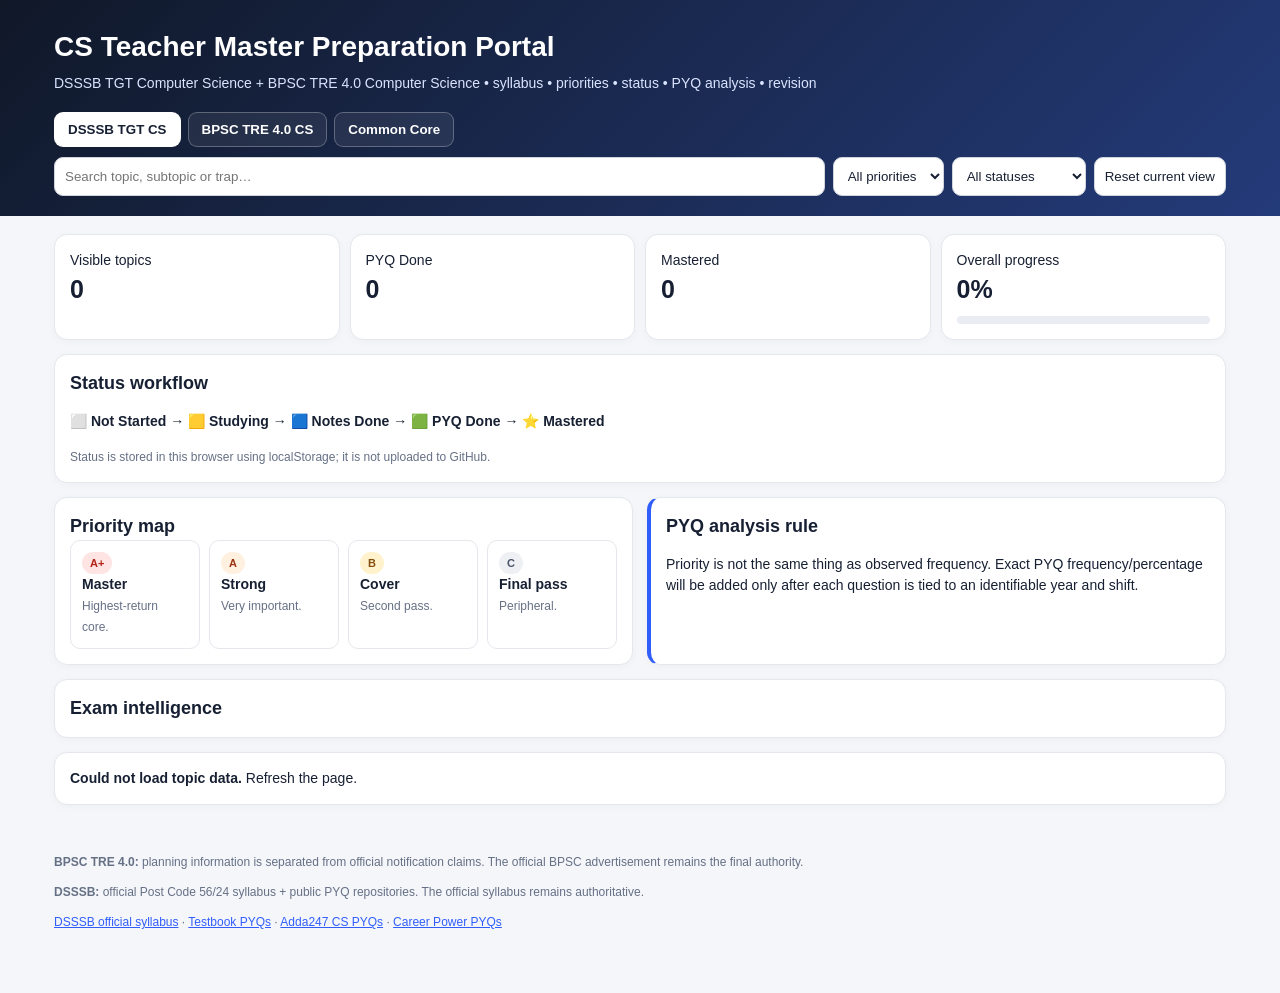
==== commit 410bb27c: "Fix portal data loading and finalize dual-exam dashboard" ====
--- a/index.html
+++ b/index.html
@@ -1 +1 @@
-<!doctype html><html lang="en"><head><meta charset="utf-8"><meta name="viewport" content="width=device-width,initial-scale=1"><title>DSSSB + BPSC TRE 4.0 Computer Science Master Portal</title><style>:root{--bg:#f4f6fa;--card:#fff;--ink:#172033;--muted:#667085;--line:#e4e7ec;--blue:#315efb}*{box-sizing:border-box}body{margin:0;background:var(--bg);color:var(--ink);font:14px/1.5 Segoe UI,Arial,sans-serif}header{background:linear-gradient(135deg,#101828,#243b7a);color:#fff;padding:26px 16px 20px;position:sticky;top:0;z-index:5}.wrap,main,footer{max-width:1200px;margin:auto;padding-left:14px;padding-right:14px}h1{margin:0 0 5px;font-size:28px}.sub{color:#dbe4ff}.tabs{display:flex;gap:7px;margin-top:18px;flex-wrap:wrap}.tab{border:1px solid #ffffff44;background:#ffffff12;color:white;border-radius:9px;padding:9px 13px;cursor:pointer;font-weight:700}.tab.active{background:white;color:#172033}.tools{display:flex;gap:8px;flex-wrap:wrap;margin-top:10px}input,select,button{padding:10px;border:1px solid #d0d5dd;border-radius:9px;background:white;color:#172033}input{flex:1;min-width:240px}button{cursor:pointer}main{padding-top:18px}.grid{display:grid;grid-template-columns:repeat(4,1fr);gap:10px}.card,.section{background:white;border:1px solid var(--line);border-radius:13px;box-shadow:0 2px 8px #00000008}.card{padding:15px;margin-bottom:14px}.big{font-size:25px;font-weight:800}.muted{color:var(--muted)}.bar{height:8px;background:#e9edf3;border-radius:99px;margin-top:7px;overflow:hidden}.bar i{display:block;height:100%;background:var(--blue);width:0}.map{display:grid;grid-template-columns:repeat(4,1fr);gap:9px}.map>div{border:1px solid var(--line);border-radius:10px;padding:11px}.badge{display:inline-block;padding:3px 8px;border-radius:99px;font-weight:800;font-size:11px}.aplus{background:#fee4e2;color:#b42318}.a{background:#fff0e0;color:#9a3412}.b{background:#fff2cc;color:#854d0e}.c{background:#eef0f3;color:#475467}.section{margin:14px 0;overflow:hidden}.head{padding:14px 16px;background:#fafbfc;border-bottom:1px solid var(--line);display:flex;justify-content:space-between;align-items:center}h2{margin:0;font-size:18px}table{width:100%;border-collapse:collapse}th,td{padding:10px 12px;border-bottom:1px solid #eef0f3;text-align:left;vertical-align:top}th{font-size:11px;text-transform:uppercase;color:var(--muted)}.status{min-width:165px}.rowdone{opacity:.58}.rowmaster{background:#f5fff7}.mini{font-size:12px;color:var(--muted)}.two{display:grid;grid-template-columns:1fr 1fr;gap:14px}.notice{border-left:4px solid var(--blue)}.freq{display:flex;gap:8px;flex-wrap:wrap}.pill{padding:6px 9px;border:1px solid var(--line);border-radius:8px;background:#fafbfc}footer{padding-top:22px;padding-bottom:50px;color:var(--muted);font-size:12px}a{color:#315efb}@media(max-width:800px){.grid,.map,.two{grid-template-columns:1fr 1fr}}@media(max-width:520px){.grid,.map,.two{grid-template-columns:1fr}header{position:static}}</style></head><body><header><div class="wrap"><h1>CS Teacher Master Preparation Portal</h1><div class="sub">DSSSB TGT Computer Science + BPSC TRE 4.0 Computer Science • syllabus • priorities • status • PYQ analysis • revision</div><div class="tabs"><button class="tab active" data-exam="dsssb">DSSSB TGT CS</button><button class="tab" data-exam="bpsc">BPSC TRE 4.0 CS</button><button class="tab" data-exam="common">Common Core</button></div><div class="tools"><input id="q" placeholder="Search topic, subtopic or trap…"><select id="p"><option value="">All priorities</option><option>A+</option><option>A</option><option>B</option><option>C</option></select><select id="s"><option value="">All statuses</option><option>⬜ Not Started</option><option>🟨 Studying</option><option>🟦 Notes Done</option><option>🟩 PYQ Done</option><option>⭐ Mastered</option></select><button onclick="resetAll()">Reset current exam</button></div></div></header><main><div class="grid"><div class="card">Visible topics<div class="big" id="total">0</div></div><div class="card">PYQ Done<div class="big" id="pyq">0</div></div><div class="card">Mastered<div class="big" id="master">0</div></div><div class="card">Overall progress<div class="big" id="pct">0%</div><div class="bar"><i id="bar"></i></div></div></div><div class="card"><h2>Status workflow</h2><p><b>⬜ Not Started</b> → <b>🟨 Studying</b> → <b>🟦 Notes Done</b> → <b>🟩 PYQ Done</b> → <b>⭐ Mastered</b></p><span class="mini">Status is stored in your browser using localStorage. It is not uploaded to GitHub.</span></div><div class="two"><div class="card"><h2>Priority map</h2><div class="map"><div><span class="badge aplus">A+</span><br><b>Master</b><br><span class="mini">Highest-return core.</span></div><div><span class="badge a">A</span><br><b>Strong</b><br><span class="mini">Very important.</span></div><div><span class="badge b">B</span><br><b>Cover</b><br><span class="mini">Second pass.</span></div><div><span class="badge c">C</span><br><b>Final pass</b><br><span class="mini">Peripheral.</span></div></div></div><div class="card notice"><h2>PYQ analysis rule</h2><p>Topic priority and PYQ frequency are kept separate. Exact frequency/percentage is added only when a question is tied to a year and shift in the PYQ bank.</p><p class="mini">This prevents “predicted weightage” from being presented as actual exam frequency.</p></div></div><div class="card"><h2>Exam intelligence</h2><div id="intel"></div></div><div id="app"></div></main><footer><p><b>BPSC TRE 4.0:</b> current public reporting identifies Advertisement No. 14/2026 and a 150-question structure with 30 language, 40 General Studies and 80 subject questions for higher-secondary teaching; BPSC's official advertisement remains the final authority.</p><p><b>Historical BPSC trend:</b> public TRE 1–3 analysis highlights recurring strength in Digital Electronics, Operating Systems, Fundamentals/Hardware, DBMS, COA, DSA, Networks and Software Engineering. TRE 4.0 planning percentages are not treated as official weightage.</p><p><b>DSSSB:</b> official Post Code 56/24 syllabus + public PYQ repositories. The official syllabus remains authoritative.</p><p><a href="https://dsssb.delhi.gov.in/sites/default/files/DSSSB/universal-tab/pc_56-24.pdf" target="_blank">DSSSB official syllabus</a> · <a href="https://testbook.com/dsssb-tgt/previous-year-papers" target="_blank">Testbook PYQs</a> · <a href="https://www.adda247.com/teaching-jobs-exam/dsssb-tgt-computer-science-previous-year-question-paper/" target="_blank">Adda247 CS PYQs</a> · <a href="https://www.careerpower.in/blog/dsssb-tgt-computer-science-previous-year-question-paper" target="_blank">Career Power PYQs</a></p></footer><script>const DATA=__DATA__;const TRAPS=["Definition vs distinction","Output tracing","Numerical/calculation","Matching/sequence","Scenario/application","Assertion–reason/statements"];const BPSC_PLAN=[["Digital Electronics & Logic","12.5% planning reference"],["Operating Systems","20% planning reference"],["Computer Fundamentals & Hardware","10% planning reference"],["DBMS","6.25% planning reference"],["Data Structures & Algorithms","7.5% planning reference"],["Computer Networks","7.5% planning reference"],["Web & Internet","8.75% planning reference"],["Software Engineering","5% planning reference"],["Programming & Translators","3.75% planning reference"],["AI/IoT","3.75% planning reference"]];const key="cs-teacher-master-v5",STATE=JSON.parse(localStorage.getItem(key)||"{}");let exam="dsssb",commonMode=false;const app=document.getElementById("app");function idFor(ex,sec,topic){return ex+"|"+sec+"|"+topic}function badge(p){return p.toLowerCase().replace("+","plus")}function currentRows(){if(commonMode){const a=new Map(DATA.dsssb.map(x=>[x.topic,x])),out=[];DATA.bpsc.forEach(x=>{if(a.has(x.topic))out.push({section:"Common: "+x.section,topic:x.topic,priority:(a.get(x.topic).priority==="A+"||x.priority==="A+")?"A+":"A",common:true})});return out.length?out:DATA.dsssb.map(x=>({...x,common:true}))}return DATA[exam].map(x=>({...x,common:false}))}function build(){app.innerHTML="";const groups={};currentRows().forEach(x=>(groups[x.section]??=[]).push(x));for(const sec in groups){let rows=groups[sec].map(x=>{const ex=commonMode?"common":exam,id=idFor(ex,sec,x.topic),st=STATE[id]||"⬜ Not Started";return `<tr data-topic="${(sec+" "+x.topic).toLowerCase()}" data-p="${x.priority}"><td><b>${x.topic}</b><div class="mini">⚠ Check definition, boundary conditions, calculation steps and distractor wording.</div></td><td><span class="badge ${badge(x.priority)}">${x.priority}</span></td><td><select class="status" data-id="${id}"><option>⬜ Not Started</option><option>🟨 Studying</option><option>🟦 Notes Done</option><option>🟩 PYQ Done</option><option>⭐ Mastered</option></select></td></tr>`}).join("");app.insertAdjacentHTML("beforeend",`<section class="section"><div class="head"><h2>${sec}</h2><span class="mini">${groups[sec].length} micro-topics</span></div><table><tr><th>Topic / subtopic</th><th>Priority</th><th>Status</th></tr>${rows}</table></section>`)}document.querySelectorAll(".status").forEach(s=>{s.value=STATE[s.dataset.id]||"⬜ Not Started";s.onchange=()=>{STATE[s.dataset.id]=s.value;localStorage.setItem(key,JSON.stringify(STATE));update()}});update();intel()}function update(){const q=document.getElementById("q").value.toLowerCase(),p=document.getElementById("p").value,sf=document.getElementById("s").value;let vis=0,pyq=0,master=0;document.querySelectorAll("tr").forEach((r,i)=>{if(i===0)return;const st=r.querySelector(".status"),ok=(!q||r.dataset.topic.includes(q))&&(!p||r.dataset.p===p)&&(!sf||st.value===sf);r.style.display=ok?"":"none";r.classList.toggle("rowdone",st.value==="🟩 PYQ Done");r.classList.toggle("rowmaster",st.value==="⭐ Mastered");if(ok)vis++;if(st.value==="🟩 PYQ Done")pyq++;if(st.value==="⭐ Mastered")master++});document.querySelectorAll(".section").forEach(sec=>sec.style.display=[...sec.querySelectorAll("tr")].slice(1).some(r=>r.style.display!=="none")?"":"none");const total=currentRows().length,done=[...document.querySelectorAll(".status")].filter(s=>s.value==="🟩 PYQ Done"||s.value==="⭐ Mastered").length,z=total?Math.round(done/total*100):0;document.getElementById("total").textContent=vis;document.getElementById("pyq").textContent=pyq;document.getElementById("master").textContent=master;document.getElementById("pct").textContent=z+"%";document.getElementById("bar").style.width=z+"%"}function intel(){const el=document.getElementById("intel");if(commonMode){el.innerHTML="<p><b>Common-core strategy:</b> finish overlapping A+/A concepts first, then branch into exam-specific sections. This reduces duplicate study effort.</p>";return}if(exam==="bpsc")el.innerHTML="<p><b>BPSC planning references:</b></p><div class='freq'>"+BPSC_PLAN.map(x=>`<span class='pill'><b>${x[0]}</b><br>${x[1]}</span>`).join("")+"</div><p class='mini'>Planning references from public historical/analysis sources; not an official BPSC question-weightage guarantee.</p>";else el.innerHTML="<p><b>Recurring DSSSB question styles:</b></p><div class='freq'>"+TRAPS.map(x=>`<span class='pill'>${x}</span>`).join("")+"</div><p class='mini'>Exact frequency will be recorded when questions are coded to year/shift/topic.</p>"}function resetAll(){if(confirm("Reset statuses for the current view?")){const prefix=(commonMode?"common":exam)+"|";Object.keys(STATE).filter(k=>k.startsWith(prefix)).forEach(k=>delete STATE[k]);localStorage.setItem(key,JSON.stringify(STATE));build()}}document.querySelectorAll(".tab").forEach(t=>t.onclick=()=>{document.querySelectorAll(".tab").forEach(x=>x.classList.remove("active"));t.classList.add("active");commonMode=t.dataset.exam==="common";if(!commonMode)exam=t.dataset.exam;build()});document.getElementById("q").oninput=update;document.getElementById("p").onchange=update;document.getElementById("s").onchange=update;build();</script></body></html>+<!doctype html><html lang="en"><head><meta charset="utf-8"><meta name="viewport" content="width=device-width,initial-scale=1"><title>DSSSB + BPSC TRE 4.0 Computer Science Master Portal</title><style>:root{--bg:#f4f6fa;--card:#fff;--ink:#172033;--muted:#667085;--line:#e4e7ec;--blue:#315efb}*{box-sizing:border-box}body{margin:0;background:var(--bg);color:var(--ink);font:14px/1.5 Segoe UI,Arial,sans-serif}header{background:linear-gradient(135deg,#101828,#243b7a);color:#fff;padding:26px 16px 20px;position:sticky;top:0;z-index:5}.wrap,main,footer{max-width:1200px;margin:auto;padding-left:14px;padding-right:14px}h1{margin:0 0 5px;font-size:28px}.sub{color:#dbe4ff}.tabs{display:flex;gap:7px;margin-top:18px;flex-wrap:wrap}.tab{border:1px solid #ffffff44;background:#ffffff12;color:white;border-radius:9px;padding:9px 13px;cursor:pointer;font-weight:700}.tab.active{background:white;color:#172033}.tools{display:flex;gap:8px;flex-wrap:wrap;margin-top:10px}input,select,button{padding:10px;border:1px solid #d0d5dd;border-radius:9px;background:white;color:#172033}input{flex:1;min-width:240px}button{cursor:pointer}main{padding-top:18px}.grid{display:grid;grid-template-columns:repeat(4,1fr);gap:10px}.card,.section{background:white;border:1px solid var(--line);border-radius:13px;box-shadow:0 2px 8px #00000008}.card{padding:15px;margin-bottom:14px}.big{font-size:25px;font-weight:800}.muted,.mini{color:var(--muted);font-size:12px}.bar{height:8px;background:#e9edf3;border-radius:99px;margin-top:7px;overflow:hidden}.bar i{display:block;height:100%;background:var(--blue);width:0}.map{display:grid;grid-template-columns:repeat(4,1fr);gap:9px}.map>div{border:1px solid var(--line);border-radius:10px;padding:11px}.badge{display:inline-block;padding:3px 8px;border-radius:99px;font-weight:800;font-size:11px}.aplus{background:#fee4e2;color:#b42318}.a{background:#fff0e0;color:#9a3412}.b{background:#fff2cc;color:#854d0e}.c{background:#eef0f3;color:#475467}.section{margin:14px 0;overflow:hidden}.head{padding:14px 16px;background:#fafbfc;border-bottom:1px solid var(--line);display:flex;justify-content:space-between;align-items:center}h2{margin:0;font-size:18px}table{width:100%;border-collapse:collapse}th,td{padding:10px 12px;border-bottom:1px solid #eef0f3;text-align:left;vertical-align:top}th{font-size:11px;text-transform:uppercase;color:var(--muted)}.status{min-width:165px}.rowdone{opacity:.58}.rowmaster{background:#f5fff7}.two{display:grid;grid-template-columns:1fr 1fr;gap:14px}.notice{border-left:4px solid var(--blue)}.freq{display:flex;gap:8px;flex-wrap:wrap}.pill{padding:6px 9px;border:1px solid var(--line);border-radius:8px;background:#fafbfc}footer{padding-top:22px;padding-bottom:50px;color:var(--muted);font-size:12px}a{color:#315efb}@media(max-width:800px){.grid,.map,.two{grid-template-columns:1fr 1fr}}@media(max-width:520px){.grid,.map,.two{grid-template-columns:1fr}header{position:static}}</style></head><body><header><div class="wrap"><h1>CS Teacher Master Preparation Portal</h1><div class="sub">DSSSB TGT Computer Science + BPSC TRE 4.0 Computer Science • syllabus • priorities • status • PYQ analysis • revision</div><div class="tabs"><button class="tab active" data-exam="dsssb">DSSSB TGT CS</button><button class="tab" data-exam="bpsc">BPSC TRE 4.0 CS</button><button class="tab" data-exam="common">Common Core</button></div><div class="tools"><input id="q" placeholder="Search topic, subtopic or trap…"><select id="p"><option value="">All priorities</option><option>A+</option><option>A</option><option>B</option><option>C</option></select><select id="s"><option value="">All statuses</option><option>⬜ Not Started</option><option>🟨 Studying</option><option>🟦 Notes Done</option><option>🟩 PYQ Done</option><option>⭐ Mastered</option></select><button onclick="resetAll()">Reset current view</button></div></div></header><main><div class="grid"><div class="card">Visible topics<div class="big" id="total">0</div></div><div class="card">PYQ Done<div class="big" id="pyq">0</div></div><div class="card">Mastered<div class="big" id="master">0</div></div><div class="card">Overall progress<div class="big" id="pct">0%</div><div class="bar"><i id="bar"></i></div></div></div><div class="card"><h2>Status workflow</h2><p><b>⬜ Not Started</b> → <b>🟨 Studying</b> → <b>🟦 Notes Done</b> → <b>🟩 PYQ Done</b> → <b>⭐ Mastered</b></p><span class="mini">Status is stored in this browser using localStorage; it is not uploaded to GitHub.</span></div><div class="two"><div class="card"><h2>Priority map</h2><div class="map"><div><span class="badge aplus">A+</span><br><b>Master</b><br><span class="mini">Highest-return core.</span></div><div><span class="badge a">A</span><br><b>Strong</b><br><span class="mini">Very important.</span></div><div><span class="badge b">B</span><br><b>Cover</b><br><span class="mini">Second pass.</span></div><div><span class="badge c">C</span><br><b>Final pass</b><br><span class="mini">Peripheral.</span></div></div></div><div class="card notice"><h2>PYQ analysis rule</h2><p>Priority is not the same thing as observed frequency. Exact PYQ frequency/percentage will be added only after each question is tied to an identifiable year and shift.</p></div></div><div class="card"><h2>Exam intelligence</h2><div id="intel"></div></div><div id="app"></div></main><footer><p><b>BPSC TRE 4.0:</b> planning information is separated from official notification claims. The official BPSC advertisement remains the final authority.</p><p><b>DSSSB:</b> official Post Code 56/24 syllabus + public PYQ repositories. The official syllabus remains authoritative.</p><p><a href="https://dsssb.delhi.gov.in/sites/default/files/DSSSB/universal-tab/pc_56-24.pdf" target="_blank">DSSSB official syllabus</a> · <a href="https://testbook.com/dsssb-tgt/previous-year-papers" target="_blank">Testbook PYQs</a> · <a href="https://www.adda247.com/teaching-jobs-exam/dsssb-tgt-computer-science-previous-year-question-paper/" target="_blank">Adda247 CS PYQs</a> · <a href="https://www.careerpower.in/blog/dsssb-tgt-computer-science-previous-year-question-paper" target="_blank">Career Power PYQs</a></p></footer><script>const TRAPS=["Definition vs distinction","Output tracing","Numerical/calculation","Matching/sequence","Scenario/application","Assertion–reason/statements"];const BPSC_PLAN=[["Digital Electronics & Logic","planning priority"],["Operating Systems","planning priority"],["Computer Fundamentals & Hardware","planning priority"],["DBMS","planning priority"],["Data Structures & Algorithms","planning priority"],["Computer Networks","planning priority"],["Web & Internet","planning priority"],["Software Engineering","planning priority"],["Programming & Translators","planning priority"],["AI/IoT","planning priority"]];const key="cs-teacher-master-v6",STATE=JSON.parse(localStorage.getItem(key)||"{}");let DATA=null,exam="dsssb",commonMode=false;const app=document.getElementById("app");function idFor(ex,sec,topic){return ex+"|"+sec+"|"+topic}function badge(p){return p.toLowerCase().replace("+","plus")}function currentRows(){if(commonMode){const a=new Map(DATA.dsssb.map(x=>[x.topic,x])),out=[];DATA.bpsc.forEach(x=>{if(a.has(x.topic))out.push({section:"Common: "+x.section,topic:x.topic,priority:(a.get(x.topic).priority==="A+"||x.priority==="A+")?"A+":"A"})});return out.length?out:DATA.dsssb}return DATA[exam]}function build(){app.innerHTML="";const groups={};currentRows().forEach(x=>(groups[x.section]??=[]).push(x));for(const sec in groups){let rows=groups[sec].map(x=>{const ex=commonMode?"common":exam,id=idFor(ex,sec,x.topic),st=STATE[id]||"⬜ Not Started";return `<tr data-topic="${(sec+" "+x.topic).toLowerCase()}" data-p="${x.priority}"><td><b>${x.topic}</b><div class="mini">⚠ Check definitions, boundary conditions, calculations and distractor wording.</div></td><td><span class="badge ${badge(x.priority)}">${x.priority}</span></td><td><select class="status" data-id="${id}"><option>⬜ Not Started</option><option>🟨 Studying</option><option>🟦 Notes Done</option><option>🟩 PYQ Done</option><option>⭐ Mastered</option></select></td></tr>`}).join("");app.insertAdjacentHTML("beforeend",`<section class="section"><div class="head"><h2>${sec}</h2><span class="mini">${groups[sec].length} micro-topics</span></div><table><tr><th>Topic / subtopic</th><th>Priority</th><th>Status</th></tr>${rows}</table></section>`)}document.querySelectorAll(".status").forEach(s=>{s.value=STATE[s.dataset.id]||"⬜ Not Started";s.onchange=()=>{STATE[s.dataset.id]=s.value;localStorage.setItem(key,JSON.stringify(STATE));update()}});update();intel()}function update(){const q=document.getElementById("q").value.toLowerCase(),p=document.getElementById("p").value,sf=document.getElementById("s").value;let vis=0,pyq=0,master=0;document.querySelectorAll("tr").forEach((r,i)=>{if(i===0)return;const st=r.querySelector(".status"),ok=(!q||r.dataset.topic.includes(q))&&(!p||r.dataset.p===p)&&(!sf||st.value===sf);r.style.display=ok?"":"none";r.classList.toggle("rowdone",st.value==="🟩 PYQ Done");r.classList.toggle("rowmaster",st.value==="⭐ Mastered");if(ok)vis++;if(st.value==="🟩 PYQ Done")pyq++;if(st.value==="⭐ Mastered")master++});document.querySelectorAll(".section").forEach(sec=>sec.style.display=[...sec.querySelectorAll("tr")].slice(1).some(r=>r.style.display!=="none")?"":"none");const total=currentRows().length,done=[...document.querySelectorAll(".status")].filter(s=>s.value==="🟩 PYQ Done"||s.value==="⭐ Mastered").length,z=total?Math.round(done/total*100):0;document.getElementById("total").textContent=vis;document.getElementById("pyq").textContent=pyq;document.getElementById("master").textContent=master;document.getElementById("pct").textContent=z+"%";document.getElementById("bar").style.width=z+"%"}function intel(){const el=document.getElementById("intel");if(commonMode){el.innerHTML="<p><b>Common-core strategy:</b> finish overlapping A+/A concepts first, then branch into exam-specific sections.</p>";return}if(exam==="bpsc")el.innerHTML="<p><b>BPSC preparation priority areas:</b></p><div class='freq'>"+BPSC_PLAN.map(x=>`<span class='pill'><b>${x[0]}</b><br>${x[1]}</span>`).join("")+"</div><p class='mini'>These are study-planning categories, not official question-weightage percentages.</p>";else el.innerHTML="<p><b>Recurring DSSSB question styles:</b></p><div class='freq'>"+TRAPS.map(x=>`<span class='pill'>${x}</span>`).join("")+"</div><p class='mini'>Exact frequency will be recorded when questions are coded to year/shift/topic.</p>"}function resetAll(){if(confirm("Reset statuses for the current view?")){const prefix=(commonMode?"common":exam)+"|";Object.keys(STATE).filter(k=>k.startsWith(prefix)).forEach(k=>delete STATE[k]);localStorage.setItem(key,JSON.stringify(STATE));build()}}document.querySelectorAll(".tab").forEach(t=>t.onclick=()=>{document.querySelectorAll(".tab").forEach(x=>x.classList.remove("active"));t.classList.add("active");commonMode=t.dataset.exam==="common";if(!commonMode)exam=t.dataset.exam;build()});document.getElementById("q").oninput=update;document.getElementById("p").onchange=update;document.getElementById("s").onchange=update;fetch("data.json").then(r=>r.json()).then(d=>{DATA=d;build()}).catch(e=>{app.innerHTML='<div class="card"><b>Could not load topic data.</b> Refresh the page.</div>'});</script></body></html>
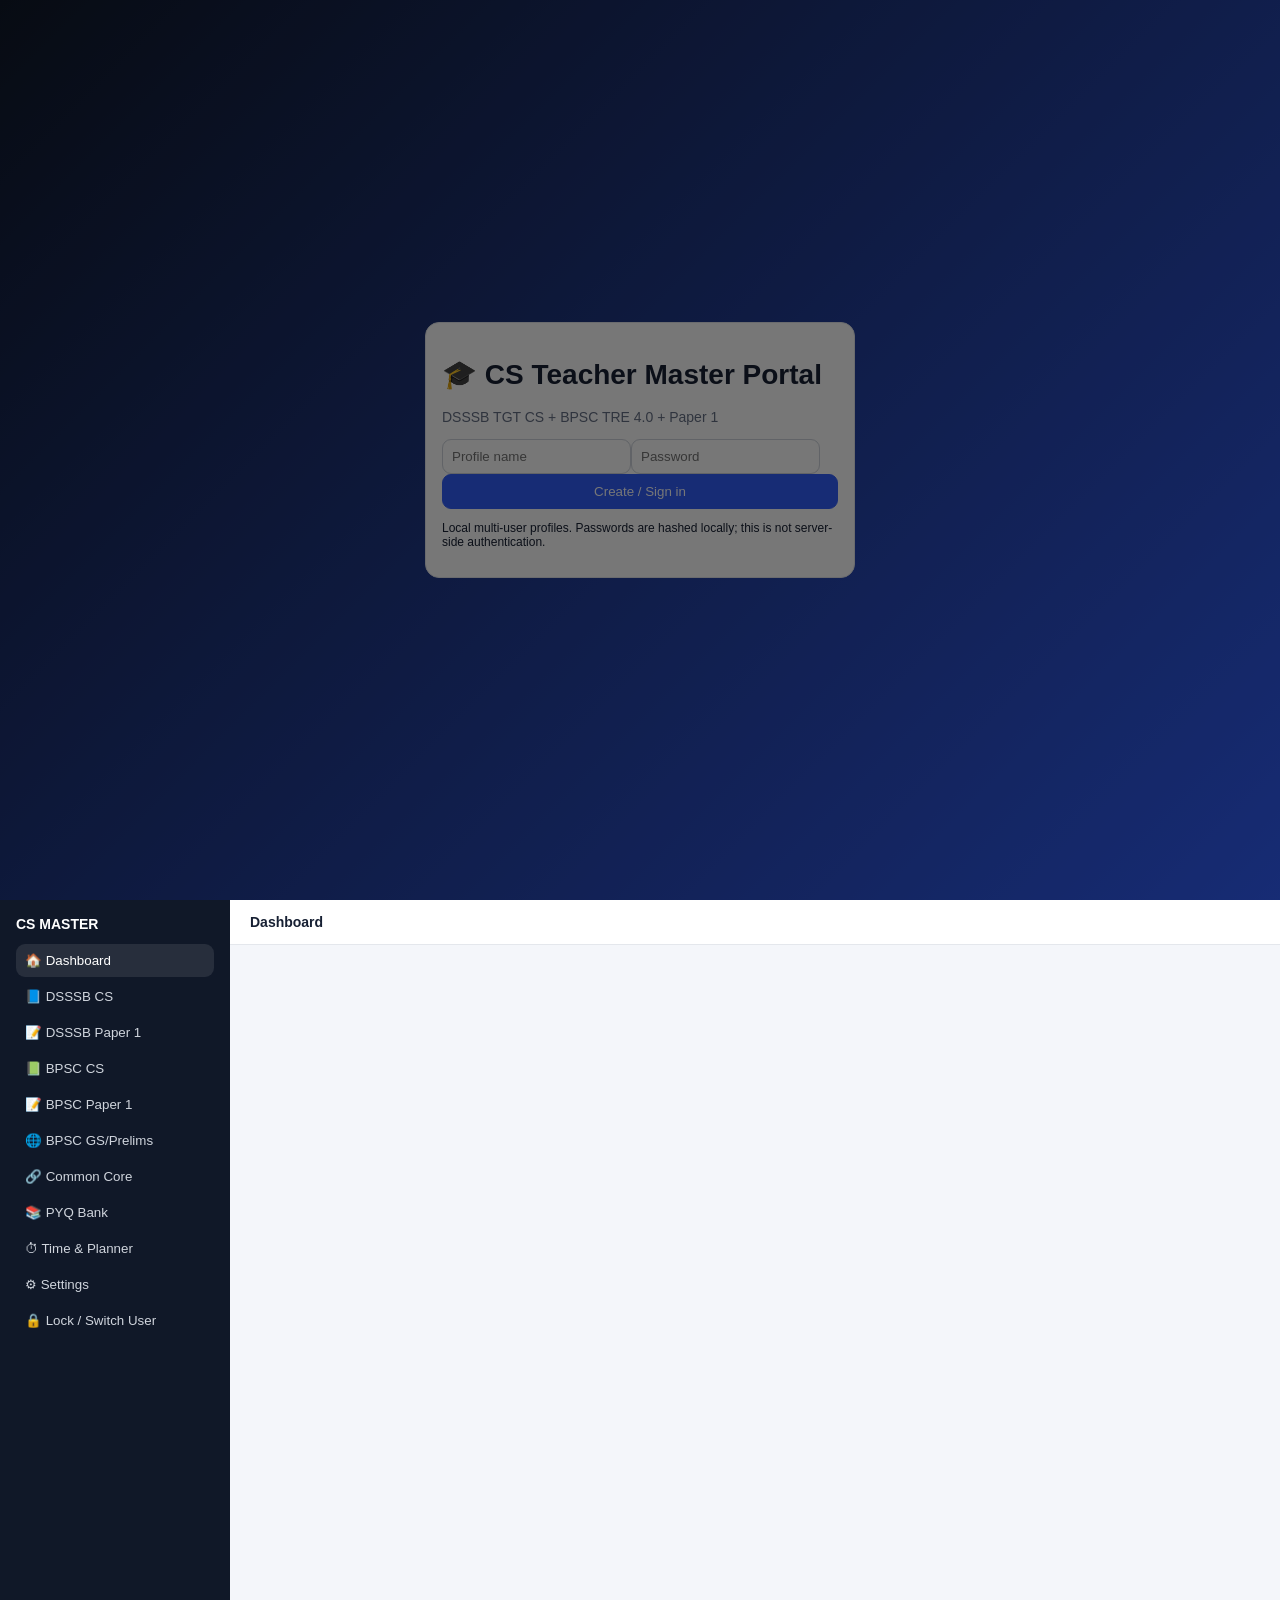
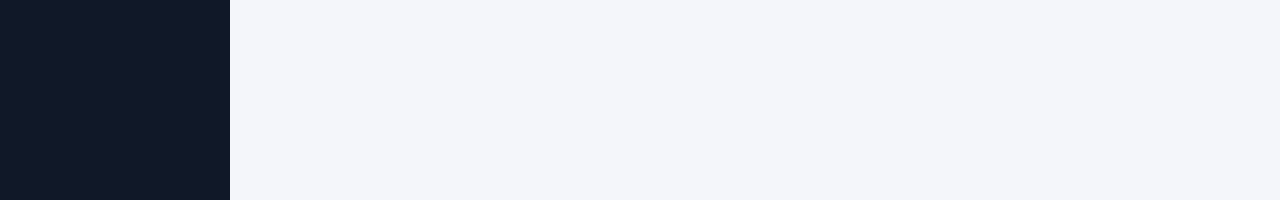
==== commit d5aedb38: "Set portal as GitHub Pages entry point" ====
--- a/index.html
+++ b/index.html
@@ -1 +1 @@
-<!doctype html><html lang="en"><head><meta charset="utf-8"><meta name="viewport" content="width=device-width,initial-scale=1"><title>DSSSB + BPSC TRE 4.0 Computer Science Master Portal</title><style>:root{--bg:#f4f6fa;--card:#fff;--ink:#172033;--muted:#667085;--line:#e4e7ec;--blue:#315efb}*{box-sizing:border-box}body{margin:0;background:var(--bg);color:var(--ink);font:14px/1.5 Segoe UI,Arial,sans-serif}header{background:linear-gradient(135deg,#101828,#243b7a);color:#fff;padding:26px 16px 20px;position:sticky;top:0;z-index:5}.wrap,main,footer{max-width:1200px;margin:auto;padding-left:14px;padding-right:14px}h1{margin:0 0 5px;font-size:28px}.sub{color:#dbe4ff}.tabs{display:flex;gap:7px;margin-top:18px;flex-wrap:wrap}.tab{border:1px solid #ffffff44;background:#ffffff12;color:white;border-radius:9px;padding:9px 13px;cursor:pointer;font-weight:700}.tab.active{background:white;color:#172033}.tools{display:flex;gap:8px;flex-wrap:wrap;margin-top:10px}input,select,button{padding:10px;border:1px solid #d0d5dd;border-radius:9px;background:white;color:#172033}input{flex:1;min-width:240px}button{cursor:pointer}main{padding-top:18px}.grid{display:grid;grid-template-columns:repeat(4,1fr);gap:10px}.card,.section{background:white;border:1px solid var(--line);border-radius:13px;box-shadow:0 2px 8px #00000008}.card{padding:15px;margin-bottom:14px}.big{font-size:25px;font-weight:800}.muted,.mini{color:var(--muted);font-size:12px}.bar{height:8px;background:#e9edf3;border-radius:99px;margin-top:7px;overflow:hidden}.bar i{display:block;height:100%;background:var(--blue);width:0}.map{display:grid;grid-template-columns:repeat(4,1fr);gap:9px}.map>div{border:1px solid var(--line);border-radius:10px;padding:11px}.badge{display:inline-block;padding:3px 8px;border-radius:99px;font-weight:800;font-size:11px}.aplus{background:#fee4e2;color:#b42318}.a{background:#fff0e0;color:#9a3412}.b{background:#fff2cc;color:#854d0e}.c{background:#eef0f3;color:#475467}.section{margin:14px 0;overflow:hidden}.head{padding:14px 16px;background:#fafbfc;border-bottom:1px solid var(--line);display:flex;justify-content:space-between;align-items:center}h2{margin:0;font-size:18px}table{width:100%;border-collapse:collapse}th,td{padding:10px 12px;border-bottom:1px solid #eef0f3;text-align:left;vertical-align:top}th{font-size:11px;text-transform:uppercase;color:var(--muted)}.status{min-width:165px}.rowdone{opacity:.58}.rowmaster{background:#f5fff7}.two{display:grid;grid-template-columns:1fr 1fr;gap:14px}.notice{border-left:4px solid var(--blue)}.freq{display:flex;gap:8px;flex-wrap:wrap}.pill{padding:6px 9px;border:1px solid var(--line);border-radius:8px;background:#fafbfc}footer{padding-top:22px;padding-bottom:50px;color:var(--muted);font-size:12px}a{color:#315efb}@media(max-width:800px){.grid,.map,.two{grid-template-columns:1fr 1fr}}@media(max-width:520px){.grid,.map,.two{grid-template-columns:1fr}header{position:static}}</style></head><body><header><div class="wrap"><h1>CS Teacher Master Preparation Portal</h1><div class="sub">DSSSB TGT Computer Science + BPSC TRE 4.0 Computer Science • syllabus • priorities • status • PYQ analysis • revision</div><div class="tabs"><button class="tab active" data-exam="dsssb">DSSSB TGT CS</button><button class="tab" data-exam="bpsc">BPSC TRE 4.0 CS</button><button class="tab" data-exam="common">Common Core</button></div><div class="tools"><input id="q" placeholder="Search topic, subtopic or trap…"><select id="p"><option value="">All priorities</option><option>A+</option><option>A</option><option>B</option><option>C</option></select><select id="s"><option value="">All statuses</option><option>⬜ Not Started</option><option>🟨 Studying</option><option>🟦 Notes Done</option><option>🟩 PYQ Done</option><option>⭐ Mastered</option></select><button onclick="resetAll()">Reset current view</button></div></div></header><main><div class="grid"><div class="card">Visible topics<div class="big" id="total">0</div></div><div class="card">PYQ Done<div class="big" id="pyq">0</div></div><div class="card">Mastered<div class="big" id="master">0</div></div><div class="card">Overall progress<div class="big" id="pct">0%</div><div class="bar"><i id="bar"></i></div></div></div><div class="card"><h2>Status workflow</h2><p><b>⬜ Not Started</b> → <b>🟨 Studying</b> → <b>🟦 Notes Done</b> → <b>🟩 PYQ Done</b> → <b>⭐ Mastered</b></p><span class="mini">Status is stored in this browser using localStorage; it is not uploaded to GitHub.</span></div><div class="two"><div class="card"><h2>Priority map</h2><div class="map"><div><span class="badge aplus">A+</span><br><b>Master</b><br><span class="mini">Highest-return core.</span></div><div><span class="badge a">A</span><br><b>Strong</b><br><span class="mini">Very important.</span></div><div><span class="badge b">B</span><br><b>Cover</b><br><span class="mini">Second pass.</span></div><div><span class="badge c">C</span><br><b>Final pass</b><br><span class="mini">Peripheral.</span></div></div></div><div class="card notice"><h2>PYQ analysis rule</h2><p>Priority is not the same thing as observed frequency. Exact PYQ frequency/percentage will be added only after each question is tied to an identifiable year and shift.</p></div></div><div class="card"><h2>Exam intelligence</h2><div id="intel"></div></div><div id="app"></div></main><footer><p><b>BPSC TRE 4.0:</b> planning information is separated from official notification claims. The official BPSC advertisement remains the final authority.</p><p><b>DSSSB:</b> official Post Code 56/24 syllabus + public PYQ repositories. The official syllabus remains authoritative.</p><p><a href="https://dsssb.delhi.gov.in/sites/default/files/DSSSB/universal-tab/pc_56-24.pdf" target="_blank">DSSSB official syllabus</a> · <a href="https://testbook.com/dsssb-tgt/previous-year-papers" target="_blank">Testbook PYQs</a> · <a href="https://www.adda247.com/teaching-jobs-exam/dsssb-tgt-computer-science-previous-year-question-paper/" target="_blank">Adda247 CS PYQs</a> · <a href="https://www.careerpower.in/blog/dsssb-tgt-computer-science-previous-year-question-paper" target="_blank">Career Power PYQs</a></p></footer><script>const TRAPS=["Definition vs distinction","Output tracing","Numerical/calculation","Matching/sequence","Scenario/application","Assertion–reason/statements"];const BPSC_PLAN=[["Digital Electronics & Logic","planning priority"],["Operating Systems","planning priority"],["Computer Fundamentals & Hardware","planning priority"],["DBMS","planning priority"],["Data Structures & Algorithms","planning priority"],["Computer Networks","planning priority"],["Web & Internet","planning priority"],["Software Engineering","planning priority"],["Programming & Translators","planning priority"],["AI/IoT","planning priority"]];const key="cs-teacher-master-v6",STATE=JSON.parse(localStorage.getItem(key)||"{}");let DATA=null,exam="dsssb",commonMode=false;const app=document.getElementById("app");function idFor(ex,sec,topic){return ex+"|"+sec+"|"+topic}function badge(p){return p.toLowerCase().replace("+","plus")}function currentRows(){if(commonMode){const a=new Map(DATA.dsssb.map(x=>[x.topic,x])),out=[];DATA.bpsc.forEach(x=>{if(a.has(x.topic))out.push({section:"Common: "+x.section,topic:x.topic,priority:(a.get(x.topic).priority==="A+"||x.priority==="A+")?"A+":"A"})});return out.length?out:DATA.dsssb}return DATA[exam]}function build(){app.innerHTML="";const groups={};currentRows().forEach(x=>(groups[x.section]??=[]).push(x));for(const sec in groups){let rows=groups[sec].map(x=>{const ex=commonMode?"common":exam,id=idFor(ex,sec,x.topic),st=STATE[id]||"⬜ Not Started";return `<tr data-topic="${(sec+" "+x.topic).toLowerCase()}" data-p="${x.priority}"><td><b>${x.topic}</b><div class="mini">⚠ Check definitions, boundary conditions, calculations and distractor wording.</div></td><td><span class="badge ${badge(x.priority)}">${x.priority}</span></td><td><select class="status" data-id="${id}"><option>⬜ Not Started</option><option>🟨 Studying</option><option>🟦 Notes Done</option><option>🟩 PYQ Done</option><option>⭐ Mastered</option></select></td></tr>`}).join("");app.insertAdjacentHTML("beforeend",`<section class="section"><div class="head"><h2>${sec}</h2><span class="mini">${groups[sec].length} micro-topics</span></div><table><tr><th>Topic / subtopic</th><th>Priority</th><th>Status</th></tr>${rows}</table></section>`)}document.querySelectorAll(".status").forEach(s=>{s.value=STATE[s.dataset.id]||"⬜ Not Started";s.onchange=()=>{STATE[s.dataset.id]=s.value;localStorage.setItem(key,JSON.stringify(STATE));update()}});update();intel()}function update(){const q=document.getElementById("q").value.toLowerCase(),p=document.getElementById("p").value,sf=document.getElementById("s").value;let vis=0,pyq=0,master=0;document.querySelectorAll("tr").forEach((r,i)=>{if(i===0)return;const st=r.querySelector(".status"),ok=(!q||r.dataset.topic.includes(q))&&(!p||r.dataset.p===p)&&(!sf||st.value===sf);r.style.display=ok?"":"none";r.classList.toggle("rowdone",st.value==="🟩 PYQ Done");r.classList.toggle("rowmaster",st.value==="⭐ Mastered");if(ok)vis++;if(st.value==="🟩 PYQ Done")pyq++;if(st.value==="⭐ Mastered")master++});document.querySelectorAll(".section").forEach(sec=>sec.style.display=[...sec.querySelectorAll("tr")].slice(1).some(r=>r.style.display!=="none")?"":"none");const total=currentRows().length,done=[...document.querySelectorAll(".status")].filter(s=>s.value==="🟩 PYQ Done"||s.value==="⭐ Mastered").length,z=total?Math.round(done/total*100):0;document.getElementById("total").textContent=vis;document.getElementById("pyq").textContent=pyq;document.getElementById("master").textContent=master;document.getElementById("pct").textContent=z+"%";document.getElementById("bar").style.width=z+"%"}function intel(){const el=document.getElementById("intel");if(commonMode){el.innerHTML="<p><b>Common-core strategy:</b> finish overlapping A+/A concepts first, then branch into exam-specific sections.</p>";return}if(exam==="bpsc")el.innerHTML="<p><b>BPSC preparation priority areas:</b></p><div class='freq'>"+BPSC_PLAN.map(x=>`<span class='pill'><b>${x[0]}</b><br>${x[1]}</span>`).join("")+"</div><p class='mini'>These are study-planning categories, not official question-weightage percentages.</p>";else el.innerHTML="<p><b>Recurring DSSSB question styles:</b></p><div class='freq'>"+TRAPS.map(x=>`<span class='pill'>${x}</span>`).join("")+"</div><p class='mini'>Exact frequency will be recorded when questions are coded to year/shift/topic.</p>"}function resetAll(){if(confirm("Reset statuses for the current view?")){const prefix=(commonMode?"common":exam)+"|";Object.keys(STATE).filter(k=>k.startsWith(prefix)).forEach(k=>delete STATE[k]);localStorage.setItem(key,JSON.stringify(STATE));build()}}document.querySelectorAll(".tab").forEach(t=>t.onclick=()=>{document.querySelectorAll(".tab").forEach(x=>x.classList.remove("active"));t.classList.add("active");commonMode=t.dataset.exam==="common";if(!commonMode)exam=t.dataset.exam;build()});document.getElementById("q").oninput=update;document.getElementById("p").onchange=update;document.getElementById("s").onchange=update;fetch("data.json").then(r=>r.json()).then(d=>{DATA=d;build()}).catch(e=>{app.innerHTML='<div class="card"><b>Could not load topic data.</b> Refresh the page.</div>'});</script></body></html>+<!doctype html><html lang="en"><head><meta charset="utf-8"><meta name="viewport" content="width=device-width,initial-scale=1"><meta http-equiv="refresh" content="0;url=portal.html"><title>CS Teacher Master Portal</title></head><body><p>Opening the <a href="portal.html">CS Teacher Master Portal</a>…</p></body></html>
